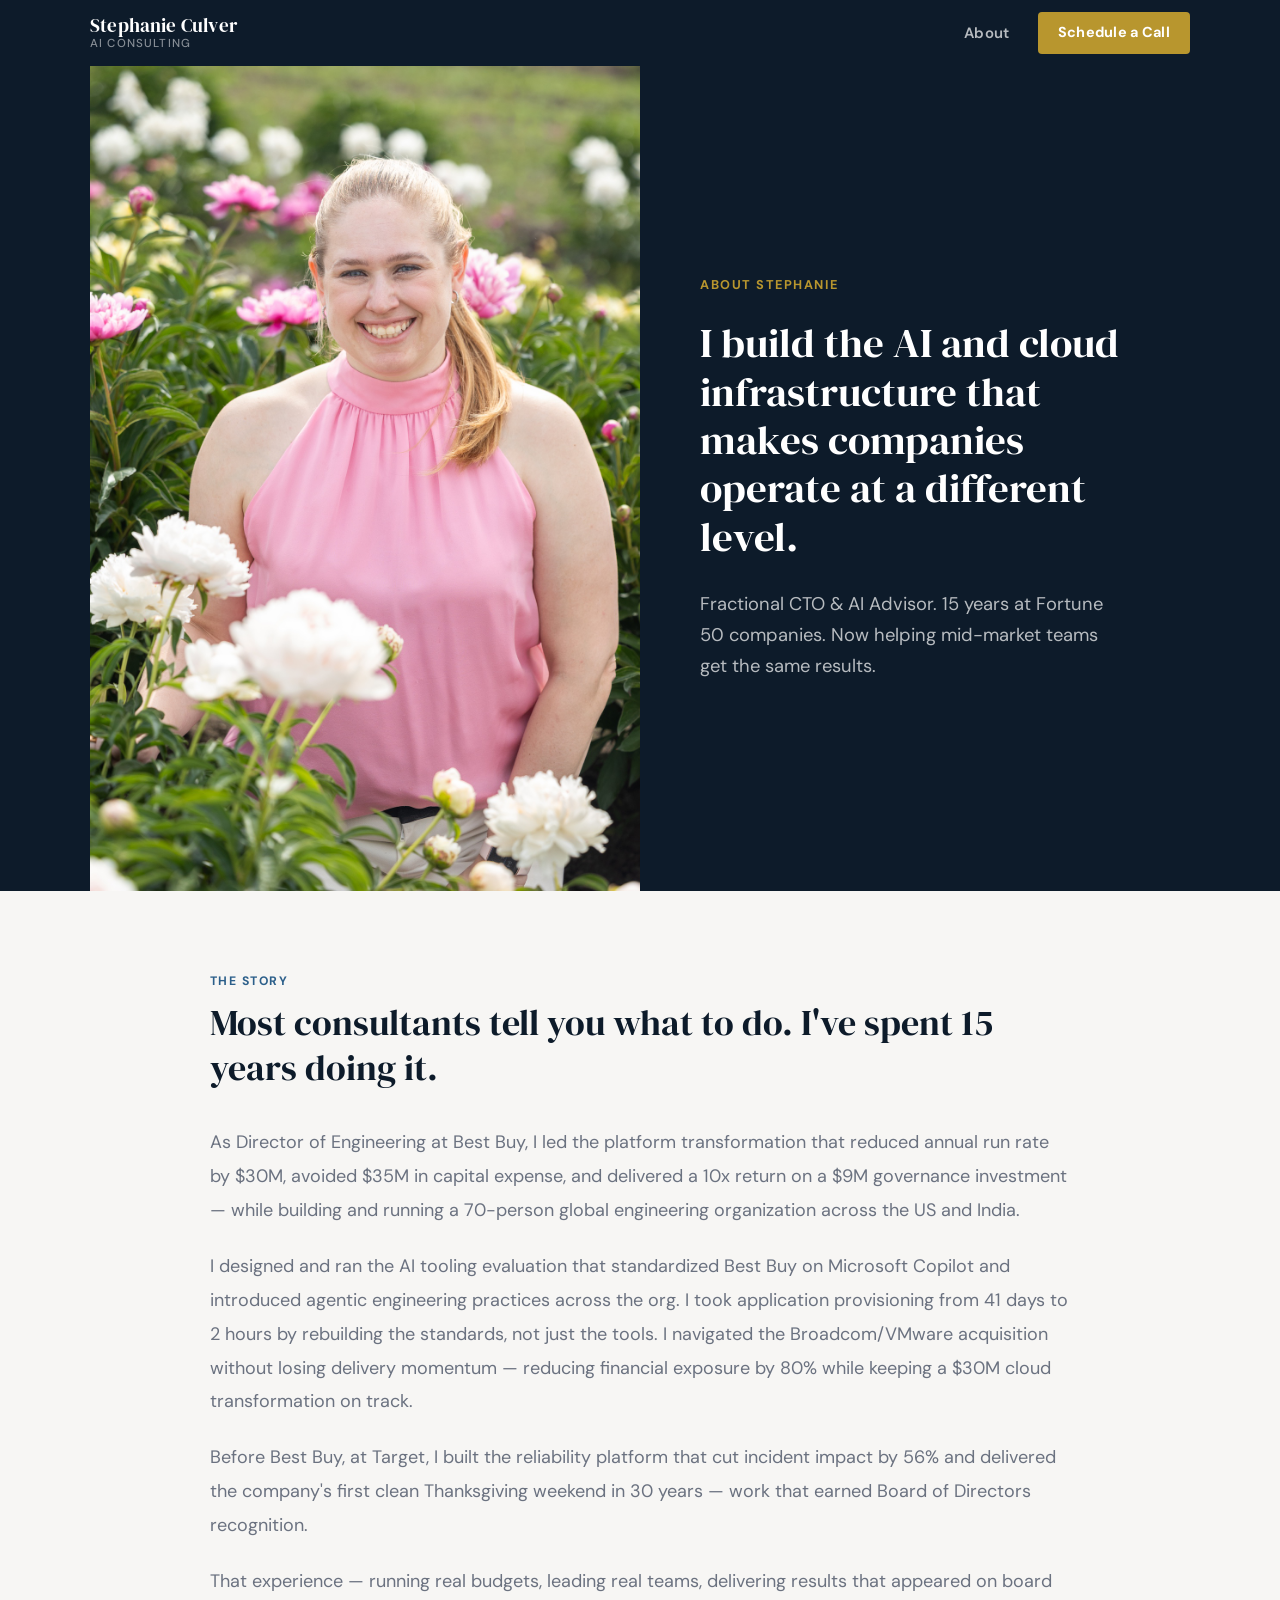
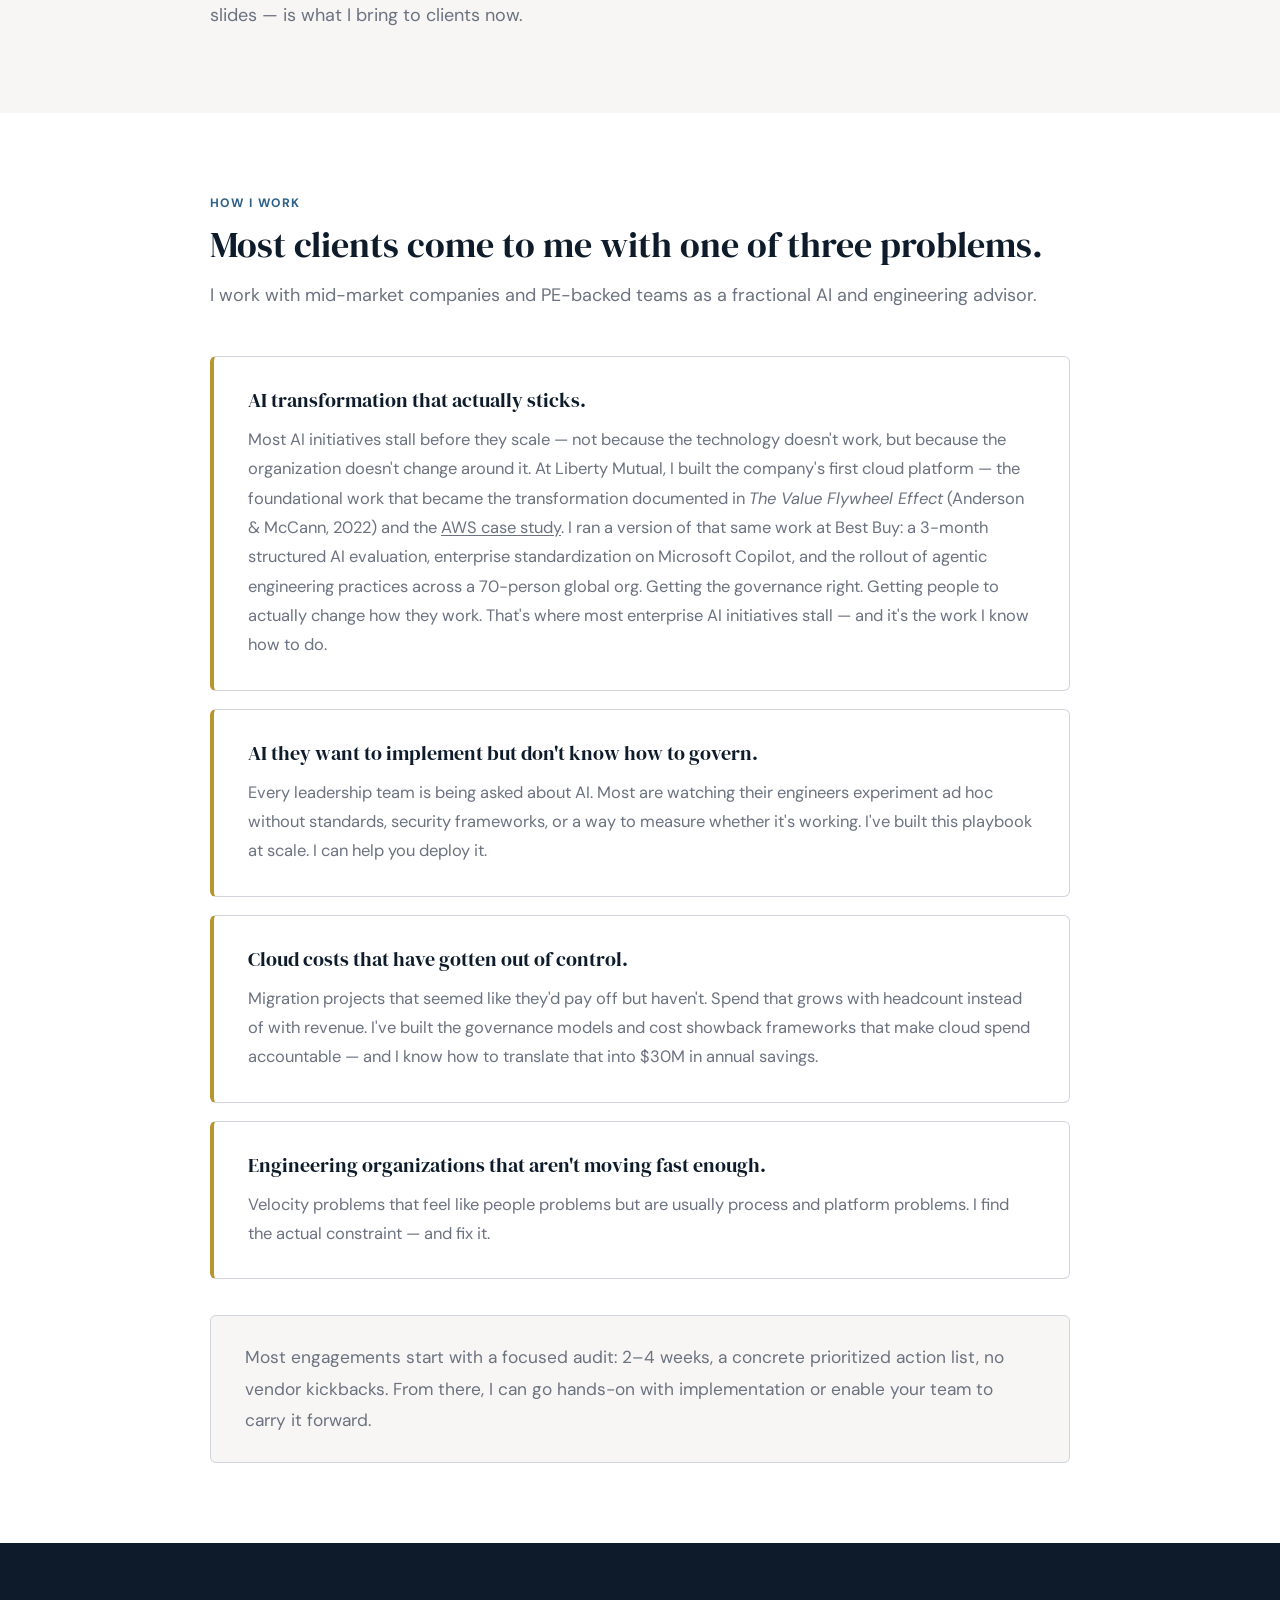
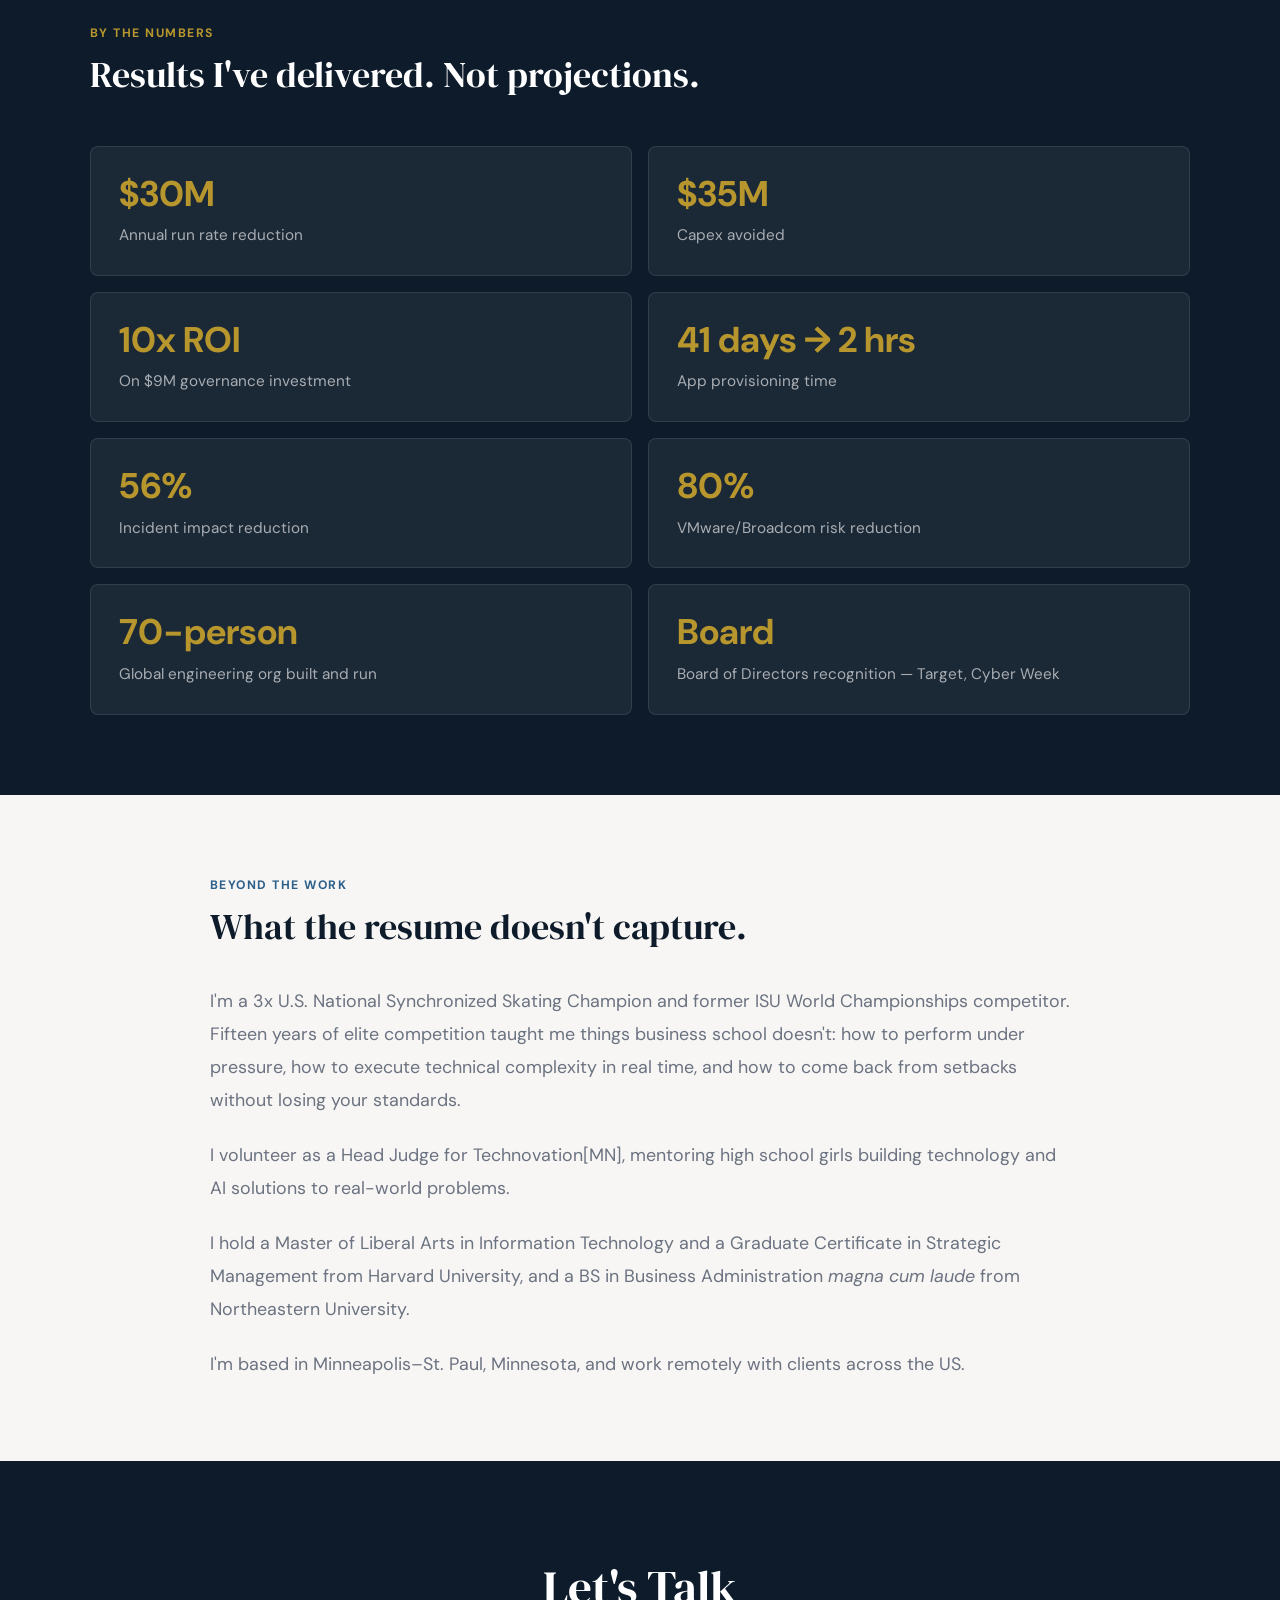
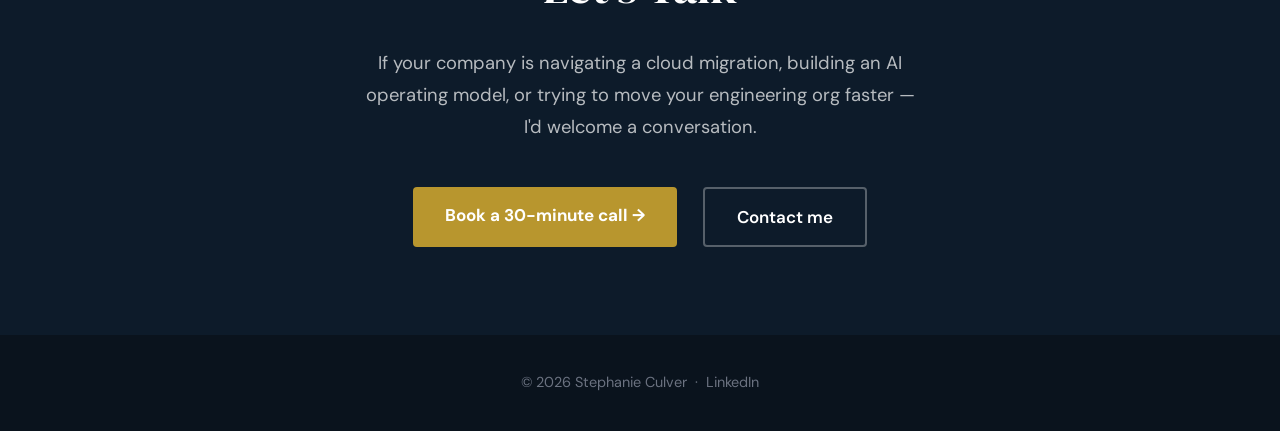
==== about/index.html @ 134c9857 "Landing page edits: hamburger nav, alignment, proof stats, pricing removal - Hamburger nav on all pa" ====
<!DOCTYPE html>
<html lang="en">
<head>
  <meta charset="UTF-8">
  <meta name="viewport" content="width=device-width, initial-scale=1.0">
  <title>About — Stephanie Culver</title>
  <meta name="description" content="Fractional CTO &amp; AI Advisor with 15 years at Fortune 50 companies. $30M run rate reduction. 10x ROI. Now helping mid-market teams get the same results.">
  <link rel="stylesheet" href="../consulting/style.css">
  <style>

    /* ─── ABOUT HERO: split portrait + headline ─── */
    .about-hero {
      background: var(--navy);
      color: #fff;
    }
    .about-hero-inner {
      max-width: var(--max-wide);
      margin: 0 auto;
      display: grid;
      grid-template-columns: 1fr 1fr;
      min-height: 520px;
    }
    .about-hero-photo {
      position: relative;
      overflow: hidden;
      min-height: 480px;
    }
    .about-hero-text {
      padding: 80px 64px 80px 60px;
      display: flex;
      flex-direction: column;
      justify-content: center;
    }
    .about-hero-text .hero-label {
      margin-bottom: 24px;
    }
    .about-hero-text h1 {
      font-family: var(--font);
      font-size: clamp(1.85rem, 3.2vw, 2.65rem);
      font-weight: 400;
      line-height: 1.18;
      margin-bottom: 28px;
      color: #fff;
    }
    .about-hero-text .hero-sub {
      font-size: 1.08rem;
      color: rgba(255,255,255,0.7);
      line-height: 1.7;
      margin-bottom: 0;
    }

    /* ─── THE STORY ─── */
    .story-section {
      padding: 80px 24px;
      background: var(--off-white);
    }
    .story-section .section-inner {
      max-width: var(--max);
      margin: 0 auto;
    }
    .story-section .section-h2 {
      font-family: var(--font);
      font-size: clamp(1.65rem, 3vw, 2.1rem);
      color: var(--navy);
      font-weight: 400;
      margin-bottom: 36px;
      line-height: 1.25;
    }
    .story-section p {
      font-size: 1.06rem;
      color: var(--text-mid);
      line-height: 1.88;
      margin-bottom: 22px;
    }
    .story-section p:last-child { margin-bottom: 0; }

    /* ─── HOW I WORK ─── */
    .how-section {
      padding: 80px 24px;
      background: #fff;
    }
    .how-section .section-inner {
      max-width: var(--max);
      margin: 0 auto;
    }
    .how-section .section-h2 {
      font-family: var(--font);
      font-size: clamp(1.65rem, 3vw, 2.1rem);
      color: var(--navy);
      font-weight: 400;
      line-height: 1.25;
      margin-bottom: 12px;
    }
    .how-intro {
      font-size: 1.06rem;
      color: var(--text-mid);
      line-height: 1.8;
      margin-bottom: 44px;
    }
    .problem-block {
      padding: 30px 34px;
      border: 1px solid var(--line);
      border-left: 4px solid var(--accent);
      border-radius: 6px;
      margin-bottom: 18px;
    }
    .problem-block h3 {
      font-family: var(--font);
      font-size: 1.18rem;
      font-weight: 400;
      color: var(--navy);
      margin-bottom: 12px;
      line-height: 1.3;
    }
    .problem-block p {
      font-size: 0.97rem;
      color: var(--text-mid);
      line-height: 1.78;
    }
    .how-footer {
      margin-top: 36px;
      padding: 26px 34px;
      background: var(--off-white);
      border-radius: 6px;
      border: 1px solid var(--line);
    }
    .how-footer p {
      font-size: 1.02rem;
      color: var(--text-mid);
      line-height: 1.8;
    }

    /* ─── BY THE NUMBERS ─── */
    .numbers-section {
      padding: 80px 24px;
      background: var(--navy);
      color: #fff;
    }
    .numbers-section .section-inner {
      max-width: var(--max-wide);
      margin: 0 auto;
    }
    .numbers-section .section-label { color: var(--accent); }
    .numbers-section .section-h2 {
      font-family: var(--font);
      font-size: clamp(1.65rem, 3vw, 2.1rem);
      font-weight: 400;
      color: #fff;
      margin-bottom: 48px;
      line-height: 1.25;
    }
    .numbers-grid {
      display: grid;
      grid-template-columns: repeat(2, 1fr);
      gap: 16px;
    }
    .number-card {
      background: rgba(255,255,255,0.06);
      border: 1px solid rgba(255,255,255,0.1);
      border-radius: 8px;
      padding: 28px 28px;
      transition: background 0.18s;
    }
    .number-card:hover {
      background: rgba(255,255,255,0.09);
    }
    .number-card .num {
      font-family: var(--font-sans);
      font-size: 2.1rem;
      font-weight: 700;
      color: var(--accent);
      line-height: 1.1;
      margin-bottom: 10px;
    }
    .number-card .lbl {
      font-size: 0.9rem;
      color: rgba(255,255,255,0.62);
      line-height: 1.5;
    }

    /* ─── BEYOND THE WORK ─── */
    .beyond-section {
      padding: 80px 24px;
      background: var(--off-white);
    }
    .beyond-section .section-inner {
      max-width: var(--max);
      margin: 0 auto;
    }
    .beyond-section .section-h2 {
      font-family: var(--font);
      font-size: clamp(1.65rem, 3vw, 2.1rem);
      color: var(--navy);
      font-weight: 400;
      margin-bottom: 36px;
      line-height: 1.25;
    }
    .beyond-section p {
      font-size: 1.05rem;
      color: var(--text-mid);
      line-height: 1.85;
      margin-bottom: 22px;
    }
    .beyond-section p:last-child { margin-bottom: 0; }

    /* ─── CTA ─── */
    .cta-section {
      padding: 88px 24px;
      background: var(--navy);
      color: #fff;
      text-align: center;
    }
    .cta-section h2 {
      font-family: var(--font);
      font-size: clamp(2rem, 4vw, 2.75rem);
      font-weight: 400;
      color: #fff;
      margin-bottom: 20px;
    }
    .cta-section p {
      font-size: 1.08rem;
      color: rgba(255,255,255,0.7);
      max-width: 560px;
      margin: 0 auto 44px;
      line-height: 1.75;
    }
    .cta-actions {
      display: flex;
      gap: 14px;
      justify-content: center;
      flex-wrap: wrap;
    }

    .problem-block a {
      color: inherit;
      text-decoration: underline;
      text-underline-offset: 2px;
    }

    /* ─── RESPONSIVE ─── */
    @media (max-width: 900px) {
      .about-hero-inner {
        grid-template-columns: 1fr;
      }
      .about-hero-photo {
        min-height: 340px;
        max-height: 400px;
      }
      .about-hero-photo-placeholder {
        min-height: 340px;
      }
      .about-hero-text {
        padding: 56px 32px;
      }
    }

    @media (max-width: 640px) {
      .about-hero-text {
        padding: 44px 20px;
      }
      .numbers-grid {
        grid-template-columns: 1fr;
      }
      .problem-block {
        padding: 24px 20px;
      }
      .how-footer {
        padding: 22px 20px;
      }
      .cta-section { padding: 64px 20px; }
    }
  </style>
</head>
<body>

<header class="site-header">
  <nav>
    <a href="/" class="logo">
      <span class="logo-name">Stephanie Culver</span>
      <span class="logo-sub">AI Consulting</span>
    </a>
    <div class="nav-links" id="nav-links">
      <a href="/about" class="nav-link">About</a>
      <a href="https://calendar.app.google/pHjNMnkVQ1afNRvJA" class="nav-cta" target="_blank" rel="noopener">Schedule a Call</a>
    </div>
    <button class="nav-toggle" id="nav-toggle" aria-label="Toggle navigation">
      <span></span><span></span><span></span>
    </button>
  </nav>
</header>

<!-- HERO: portrait + headline split -->
<section class="about-hero">
  <div class="about-hero-inner">
    <div class="about-hero-photo">
      <img src="/assets/images/stephanie-culver-headshot.jpg"
           alt="Stephanie Culver in a peony field"
           width="100%" height="100%"
           style="object-fit:cover;object-position:center top;display:block;">
    </div>
    <div class="about-hero-text">
      <span class="hero-label">About Stephanie</span>
      <h1>I build the AI and cloud infrastructure that makes companies operate at a different level.</h1>
      <p class="hero-sub">Fractional CTO &amp; AI Advisor. 15 years at Fortune 50 companies. Now helping mid-market teams get the same results.</p>
    </div>
  </div>
</section>

<!-- THE STORY -->
<section class="story-section">
  <div class="section-inner">
    <div class="section-label">The Story</div>
    <h2 class="section-h2">Most consultants tell you what to do. I've spent 15 years doing it.</h2>
    <p>As Director of Engineering at Best Buy, I led the platform transformation that reduced annual run rate by $30M, avoided $35M in capital expense, and delivered a 10x return on a $9M governance investment — while building and running a 70-person global engineering organization across the US and India.</p>
    <p>I designed and ran the AI tooling evaluation that standardized Best Buy on Microsoft Copilot and introduced agentic engineering practices across the org. I took application provisioning from 41 days to 2 hours by rebuilding the standards, not just the tools. I navigated the Broadcom/VMware acquisition without losing delivery momentum — reducing financial exposure by 80% while keeping a $30M cloud transformation on track.</p>
    <p>Before Best Buy, at Target, I built the reliability platform that cut incident impact by 56% and delivered the company's first clean Thanksgiving weekend in 30 years — work that earned Board of Directors recognition.</p>
    <p>That experience — running real budgets, leading real teams, delivering results that appeared on board slides — is what I bring to clients now.</p>
  </div>
</section>

<!-- HOW I WORK -->
<section class="how-section">
  <div class="section-inner">
    <div class="section-label">How I Work</div>
    <h2 class="section-h2">Most clients come to me with one of three problems.</h2>
    <p class="how-intro">I work with mid-market companies and PE-backed teams as a fractional AI and engineering advisor.</p>

    <div class="problem-block">
      <h3>AI transformation that actually sticks.</h3>
      <p>Most AI initiatives stall before they scale — not because the technology doesn't work, but because the organization doesn't change around it. At Liberty Mutual, I built the company's first cloud platform — the foundational work that became the transformation documented in <em>The Value Flywheel Effect</em> (Anderson &amp; McCann, 2022) and the <a href="https://aws.amazon.com/solutions/case-studies/liberty-mutual-case-study/" target="_blank" rel="noopener">AWS case study</a>. I ran a version of that same work at Best Buy: a 3-month structured AI evaluation, enterprise standardization on Microsoft Copilot, and the rollout of agentic engineering practices across a 70-person global org. Getting the governance right. Getting people to actually change how they work. That's where most enterprise AI initiatives stall — and it's the work I know how to do.</p>
    </div>

    <div class="problem-block">
      <h3>AI they want to implement but don't know how to govern.</h3>
      <p>Every leadership team is being asked about AI. Most are watching their engineers experiment ad hoc without standards, security frameworks, or a way to measure whether it's working. I've built this playbook at scale. I can help you deploy it.</p>
    </div>

    <div class="problem-block">
      <h3>Cloud costs that have gotten out of control.</h3>
      <p>Migration projects that seemed like they'd pay off but haven't. Spend that grows with headcount instead of with revenue. I've built the governance models and cost showback frameworks that make cloud spend accountable — and I know how to translate that into $30M in annual savings.</p>
    </div>

    <div class="problem-block">
      <h3>Engineering organizations that aren't moving fast enough.</h3>
      <p>Velocity problems that feel like people problems but are usually process and platform problems. I find the actual constraint — and fix it.</p>
    </div>

    <div class="how-footer">
      <p>Most engagements start with a focused audit: 2–4 weeks, a concrete prioritized action list, no vendor kickbacks. From there, I can go hands-on with implementation or enable your team to carry it forward.</p>
    </div>
  </div>
</section>

<!-- BY THE NUMBERS -->
<section class="numbers-section">
  <div class="section-inner">
    <div class="section-label">By the Numbers</div>
    <h2 class="section-h2">Results I've delivered. Not projections.</h2>
    <div class="numbers-grid">
      <div class="number-card">
        <div class="num">$30M</div>
        <div class="lbl">Annual run rate reduction</div>
      </div>
      <div class="number-card">
        <div class="num">$35M</div>
        <div class="lbl">Capex avoided</div>
      </div>
      <div class="number-card">
        <div class="num">10x ROI</div>
        <div class="lbl">On $9M governance investment</div>
      </div>
      <div class="number-card">
        <div class="num">41 days → 2 hrs</div>
        <div class="lbl">App provisioning time</div>
      </div>
      <div class="number-card">
        <div class="num">56%</div>
        <div class="lbl">Incident impact reduction</div>
      </div>
      <div class="number-card">
        <div class="num">80%</div>
        <div class="lbl">VMware/Broadcom risk reduction</div>
      </div>
      <div class="number-card">
        <div class="num">70-person</div>
        <div class="lbl">Global engineering org built and run</div>
      </div>
      <div class="number-card">
        <div class="num">Board</div>
        <div class="lbl">Board of Directors recognition — Target, Cyber Week</div>
      </div>
    </div>
  </div>
</section>

<!-- BEYOND THE WORK -->
<section class="beyond-section">
  <div class="section-inner">
    <div class="section-label">Beyond the Work</div>
    <h2 class="section-h2">What the resume doesn't capture.</h2>
    <p>I'm a 3x U.S. National Synchronized Skating Champion and former ISU World Championships competitor. Fifteen years of elite competition taught me things business school doesn't: how to perform under pressure, how to execute technical complexity in real time, and how to come back from setbacks without losing your standards.</p>
    <p>I volunteer as a Head Judge for Technovation[MN], mentoring high school girls building technology and AI solutions to real-world problems.</p>
    <p>I hold a Master of Liberal Arts in Information Technology and a Graduate Certificate in Strategic Management from Harvard University, and a BS in Business Administration <em>magna cum laude</em> from Northeastern University.</p>
    <p>I'm based in Minneapolis–St. Paul, Minnesota, and work remotely with clients across the US.</p>
  </div>
</section>

<!-- CTA: LET'S TALK -->
<section class="cta-section">
  <h2>Let's Talk</h2>
  <p>If your company is navigating a cloud migration, building an AI operating model, or trying to move your engineering org faster — I'd welcome a conversation.</p>
  <div class="cta-actions">
    <!-- Primary CTA: replace with Calendly URL when Stephanie provides it -->
    <a href="https://calendar.app.google/pHjNMnkVQ1afNRvJA" class="btn-primary" target="_blank" rel="noopener">Book a 30-minute call →</a>
    <a href="mailto:stephaniepculver@gmail.com" class="btn-secondary">Contact me</a>
  </div>
</section>

<footer>
  <p>© 2026 Stephanie Culver &nbsp;·&nbsp; <a href="https://www.linkedin.com/in/stephaniepculver/" target="_blank" rel="noopener">LinkedIn</a></p>
</footer>

<script>
const toggle = document.getElementById('nav-toggle');
const links = document.getElementById('nav-links');
toggle.addEventListener('click', () => links.classList.toggle('open'));
</script>
</body>
</html>
---- consulting/style.css ----
/* stephaniepculver.com — shared styles */
/* Brand: Midnight Navy / Slate Blue / Warm Gold · DM Serif Display / DM Sans */

@import url('https://fonts.googleapis.com/css2?family=DM+Serif+Display&family=DM+Sans:wght@400;500;700&display=swap');

*, *::before, *::after { box-sizing: border-box; margin: 0; padding: 0; }

:root {
  --navy: #0D1B2A;
  --navy-mid: #162330;
  --blue: #2C5F8A;
  --blue-light: #3a78ab;
  --accent: #B8962E;
  --accent-hover: #9a7d26;
  --off-white: #F7F6F4;
  --gray-light: #E9EAEB;
  --gray-mid: #6B7280;
  --text: #1C1C1E;
  --text-mid: #6B7280;
  --line: #D1D5DB;
  --font: 'DM Serif Display', Georgia, 'Times New Roman', serif;
  --font-sans: 'DM Sans', -apple-system, BlinkMacSystemFont, 'Segoe UI', sans-serif;
  --max: 860px;
  --max-wide: 1100px;
}

html { font-size: 17px; scroll-behavior: smooth; }

body {
  font-family: var(--font-sans);
  color: var(--text);
  background: #fff;
  line-height: 1.65;
  -webkit-font-smoothing: antialiased;
}

/* ─── HEADER / NAV ─── */
.site-header {
  background: var(--navy);
  padding: 0 24px;
  position: relative;
}
.site-header nav {
  max-width: var(--max-wide);
  margin: 0 auto;
  display: flex;
  align-items: center;
  justify-content: space-between;
  height: 66px;
}
.nav-links { display: flex; align-items: center; gap: 28px; }
.nav-link { color: rgba(255,255,255,0.7); text-decoration: none; font-size: 0.88rem; font-weight: 600; letter-spacing: 0.02em; transition: color 0.18s; }
.nav-link:hover { color: #fff; }
.nav-toggle { display: none; background: none; border: none; cursor: pointer; padding: 4px 0; flex-direction: column; gap: 5px; }
.nav-toggle span { display: block; width: 22px; height: 2px; background: rgba(255,255,255,0.8); border-radius: 2px; transition: all 0.2s; }
@media (max-width: 768px) {
  .nav-toggle { display: flex; }
  .nav-links { display: none; position: absolute; top: 66px; left: 0; right: 0; background: var(--navy); flex-direction: column; padding: 20px 24px; gap: 16px; border-top: 1px solid rgba(255,255,255,0.08); z-index: 100; }
  .nav-links.open { display: flex; }
}
.logo {
  display: flex;
  flex-direction: column;
  line-height: 1.2;
  text-decoration: none;
}
.logo-name {
  font-family: var(--font);
  font-weight: 400;
  font-size: 1.1rem;
  color: #fff;
  letter-spacing: 0.01em;
}
.logo-sub {
  font-family: var(--font-sans);
  font-weight: 500;
  font-size: 0.68rem;
  color: rgba(255,255,255,0.5);
  letter-spacing: 0.1em;
  text-transform: uppercase;
}
.nav-cta {
  display: inline-block;
  background: var(--accent);
  color: #fff;
  padding: 9px 20px;
  border-radius: 4px;
  font-weight: 700;
  font-size: 0.85rem;
  text-decoration: none;
  letter-spacing: 0.02em;
  transition: background 0.18s;
}
.nav-cta:hover { background: var(--accent-hover); }

/* ─── HERO ─── */
.hero {
  background: var(--navy);
  color: #fff;
  padding: 80px 24px 72px;
}
.hero-inner {
  max-width: var(--max);
  margin: 0 auto;
}
.hero-label {
  display: inline-block;
  font-size: 0.75rem;
  font-weight: 700;
  letter-spacing: 0.12em;
  text-transform: uppercase;
  color: var(--accent);
  margin-bottom: 20px;
}
.hero h1 {
  font-family: var(--font);
  font-size: clamp(2rem, 4.5vw, 3.1rem);
  font-weight: 400;
  line-height: 1.15;
  max-width: 700px;
  margin-bottom: 22px;
}
.hero-sub {
  font-size: 1.12rem;
  color: rgba(255,255,255,0.72);
  max-width: 580px;
  margin-bottom: 36px;
  line-height: 1.65;
}
.btn-primary {
  display: inline-block;
  background: var(--accent);
  color: #fff;
  padding: 14px 32px;
  border-radius: 4px;
  font-size: 1rem;
  font-weight: 700;
  text-decoration: none;
  transition: background 0.18s;
}
.btn-primary:hover { background: var(--accent-hover); }
.btn-secondary {
  display: inline-block;
  background: transparent;
  color: #fff;
  padding: 14px 32px;
  border-radius: 4px;
  font-size: 1rem;
  font-weight: 600;
  text-decoration: none;
  border: 2px solid rgba(255,255,255,0.3);
  margin-left: 12px;
  transition: border-color 0.18s;
}
.btn-secondary:hover { border-color: rgba(255,255,255,0.65); }
.hero-actions { display: flex; flex-wrap: wrap; gap: 12px; }

/* ─── PROOF BAR ─── */
.proof-bar {
  background: var(--navy-mid);
  padding: 24px 24px;
  border-top: 1px solid rgba(255,255,255,0.07);
}
.proof-bar-inner {
  max-width: var(--max-wide);
  margin: 0 auto;
  display: flex;
  flex-wrap: wrap;
  gap: 32px 48px;
  justify-content: center;
}
.proof-stat {
  text-align: center;
  color: #fff;
}
.proof-stat .num {
  display: block;
  font-family: var(--font-sans);
  font-size: 1.6rem;
  font-weight: 700;
  color: var(--accent);
  line-height: 1;
}
.proof-stat .lbl {
  display: block;
  font-size: 0.75rem;
  color: rgba(255,255,255,0.5);
  margin-top: 5px;
  letter-spacing: 0.03em;
}

/* ─── SECTION ─── */
.section {
  padding: 72px 24px;
}
.section-inner {
  max-width: var(--max);
  margin: 0 auto;
}
.section-wide {
  max-width: var(--max-wide);
}
.section-label {
  font-size: 0.72rem;
  font-weight: 700;
  letter-spacing: 0.12em;
  text-transform: uppercase;
  color: var(--blue);
  margin-bottom: 10px;
}
.section h2 {
  font-family: var(--font);
  font-size: clamp(1.7rem, 3vw, 2.25rem);
  font-weight: 400;
  line-height: 1.2;
  margin-bottom: 16px;
  color: var(--navy);
}
.section-intro {
  font-size: 1.06rem;
  color: var(--text-mid);
  max-width: 620px;
  margin-bottom: 48px;
  line-height: 1.7;
}
.bg-light { background: var(--off-white); }
.bg-navy { background: var(--navy); color: #fff; }
.bg-navy h2 { color: #fff; }
.bg-navy .section-label { color: var(--accent); }
.bg-navy .section-intro { color: rgba(255,255,255,0.7); }

/* ─── SPRINT CARDS ─── */
.card-grid {
  display: grid;
  grid-template-columns: repeat(auto-fill, minmax(270px, 1fr));
  gap: 24px;
}
.card {
  background: #fff;
  border: 1px solid var(--line);
  border-radius: 8px;
  padding: 28px 28px 24px;
  display: flex;
  flex-direction: column;
}
.card-tag {
  font-size: 0.7rem;
  font-weight: 700;
  letter-spacing: 0.1em;
  text-transform: uppercase;
  color: var(--blue);
  margin-bottom: 12px;
}
.card h3 {
  font-family: var(--font);
  font-size: 1.2rem;
  font-weight: 400;
  color: var(--navy);
  margin-bottom: 10px;
  line-height: 1.3;
}
.card p {
  font-size: 0.93rem;
  color: var(--text-mid);
  line-height: 1.65;
  flex: 1;
  margin-bottom: 20px;
}
.card-proof {
  font-size: 0.82rem;
  color: var(--text-mid);
  border-top: 1px solid var(--line);
  padding-top: 14px;
  margin-top: auto;
  margin-bottom: 18px;
}
.card-proof strong { color: var(--navy); }
.card-link {
  display: inline-block;
  color: var(--blue);
  font-weight: 700;
  font-size: 0.88rem;
  text-decoration: none;
  margin-top: auto;
}
.card-link:hover { text-decoration: underline; }

/* ─── PROBLEM / DELIVERABLE BLOCKS ─── */
.two-col {
  display: grid;
  grid-template-columns: 1fr 1fr;
  gap: 40px;
  margin-bottom: 48px;
}
.two-col h3 {
  font-size: 0.97rem;
  font-weight: 700;
  color: var(--navy);
  margin-bottom: 14px;
  letter-spacing: 0.01em;
}
.two-col ul {
  list-style: none;
  padding: 0;
}
.two-col ul li {
  padding: 8px 0;
  border-bottom: 1px solid var(--line);
  font-size: 0.95rem;
  color: var(--text-mid);
  padding-left: 20px;
  position: relative;
}
.two-col ul li::before {
  content: '→';
  position: absolute;
  left: 0;
  color: var(--accent);
  font-weight: 700;
}
.two-col ul li:last-child { border-bottom: none; }

/* ─── DELIVERABLE BOX ─── */
.deliverable-box {
  background: var(--gray-light);
  border-left: 4px solid var(--blue);
  border-radius: 4px;
  padding: 28px 32px;
  margin-bottom: 48px;
}
.deliverable-box h3 {
  font-size: 0.82rem;
  font-weight: 700;
  letter-spacing: 0.1em;
  text-transform: uppercase;
  color: var(--blue);
  margin-bottom: 16px;
}
.deliverable-box ul {
  list-style: none;
  padding: 0;
}
.deliverable-box ul li {
  padding: 7px 0;
  font-size: 0.97rem;
  color: var(--text);
  display: flex;
  gap: 10px;
}
.deliverable-box ul li::before {
  content: '✓';
  color: var(--blue);
  font-weight: 700;
  flex-shrink: 0;
}

/* ─── PROOF CALLOUT ─── */
.proof-callout {
  background: var(--navy);
  color: #fff;
  border-radius: 8px;
  padding: 36px 40px;
  margin-bottom: 48px;
  display: flex;
  gap: 32px;
  align-items: flex-start;
  flex-wrap: wrap;
}
.proof-callout .proof-number {
  font-family: var(--font-sans);
  font-size: 3rem;
  font-weight: 700;
  color: var(--accent);
  line-height: 1;
  flex-shrink: 0;
}
.proof-callout .proof-text h3 {
  font-size: 1.1rem;
  font-weight: 700;
  margin-bottom: 8px;
}
.proof-callout .proof-text p {
  font-size: 0.95rem;
  color: rgba(255,255,255,0.68);
  line-height: 1.6;
}

/* ─── BIO / PERSON ─── */
.bio-block {
  display: flex;
  gap: 40px;
  align-items: flex-start;
  flex-wrap: wrap;
}
.bio-text h3 {
  font-family: var(--font);
  font-size: 1.5rem;
  font-weight: 400;
  color: var(--navy);
  margin-bottom: 6px;
}
.bio-text .title-line {
  font-size: 0.9rem;
  color: var(--text-mid);
  margin-bottom: 18px;
}
.bio-text p {
  font-size: 0.97rem;
  color: var(--text-mid);
  line-height: 1.75;
  margin-bottom: 14px;
}
.bio-link {
  display: inline-block;
  color: var(--blue);
  font-weight: 700;
  font-size: 0.9rem;
  text-decoration: none;
  margin-top: 8px;
}
.bio-link:hover { text-decoration: underline; }

/* ─── CREDENTIAL PILLS ─── */
.cred-list {
  display: flex;
  flex-wrap: wrap;
  gap: 10px;
  margin-top: 16px;
  margin-bottom: 20px;
}
.cred-pill {
  background: var(--gray-light);
  border: 1px solid var(--line);
  color: var(--text-mid);
  font-size: 0.8rem;
  font-weight: 600;
  padding: 6px 14px;
  border-radius: 100px;
  letter-spacing: 0.01em;
}

/* ─── SCOPE GRID ─── */
.scope-grid {
  display: grid;
  grid-template-columns: repeat(auto-fill, minmax(220px, 1fr));
  gap: 20px;
  margin-top: 32px;
}
.scope-item {
  padding: 20px 22px;
  background: #fff;
  border: 1px solid var(--line);
  border-radius: 6px;
}
.scope-item .scope-num {
  font-family: var(--font-sans);
  font-size: 1.8rem;
  font-weight: 700;
  color: var(--gray-light);
  line-height: 1;
  margin-bottom: 8px;
}
.scope-item h4 {
  font-size: 0.93rem;
  font-weight: 700;
  color: var(--navy);
  margin-bottom: 6px;
}
.scope-item p {
  font-size: 0.84rem;
  color: var(--text-mid);
  line-height: 1.55;
}

/* ─── CTA BAND ─── */
.cta-band {
  background: var(--navy);
  padding: 72px 24px;
  text-align: center;
  color: #fff;
}
.cta-band-inner {
  max-width: var(--max);
  margin: 0 auto;
}
.cta-band h2 {
  font-family: var(--font);
  font-size: clamp(1.6rem, 3vw, 2.1rem);
  font-weight: 400;
  margin-bottom: 16px;
  color: #fff;
}
.cta-band p {
  font-size: 1.05rem;
  color: rgba(255,255,255,0.68);
  max-width: 520px;
  margin: 0 auto 36px;
  line-height: 1.65;
}
.cta-band .btn-primary { font-size: 1.05rem; padding: 15px 36px; }

/* ─── OFFER BOX ─── */
.offer-box {
  background: var(--off-white);
  border: 1px solid var(--line);
  border-radius: 8px;
  padding: 32px 36px;
  margin-bottom: 48px;
  display: flex;
  gap: 48px;
  align-items: flex-start;
  flex-wrap: wrap;
}
.offer-meta h3 {
  font-size: 0.78rem;
  font-weight: 700;
  letter-spacing: 0.1em;
  text-transform: uppercase;
  color: var(--gray-mid);
  margin-bottom: 8px;
}
.offer-meta .price {
  font-family: var(--font-sans);
  font-size: 1.7rem;
  font-weight: 700;
  color: var(--navy);
  line-height: 1;
  margin-bottom: 4px;
}
.offer-meta .duration {
  font-size: 0.88rem;
  color: var(--text-mid);
}
.offer-detail { flex: 1; min-width: 200px; }
.offer-detail p {
  font-size: 0.95rem;
  color: var(--text-mid);
  line-height: 1.65;
}

/* ─── FOOTER ─── */
footer {
  background: #0a131d;
  color: var(--gray-mid);
  padding: 36px 24px;
  text-align: center;
  font-size: 0.85rem;
}
footer a { color: var(--gray-mid); text-decoration: none; }
footer a:hover { color: #fff; }

/* ─── RESPONSIVE ─── */
@media (max-width: 640px) {
  .hero { padding: 56px 20px 48px; }
  .hero h1 { font-size: 1.9rem; }
  .two-col { grid-template-columns: 1fr; gap: 28px; }
  .offer-box { flex-direction: column; gap: 20px; }
  .proof-callout { flex-direction: column; gap: 16px; }
  .bio-block { flex-direction: column; }
  .btn-secondary { margin-left: 0; }
  .section { padding: 52px 20px; }
  .cta-band { padding: 56px 20px; }
  .proof-bar-inner { gap: 24px 32px; }
  .proof-stat .num { font-size: 1.35rem; }
}
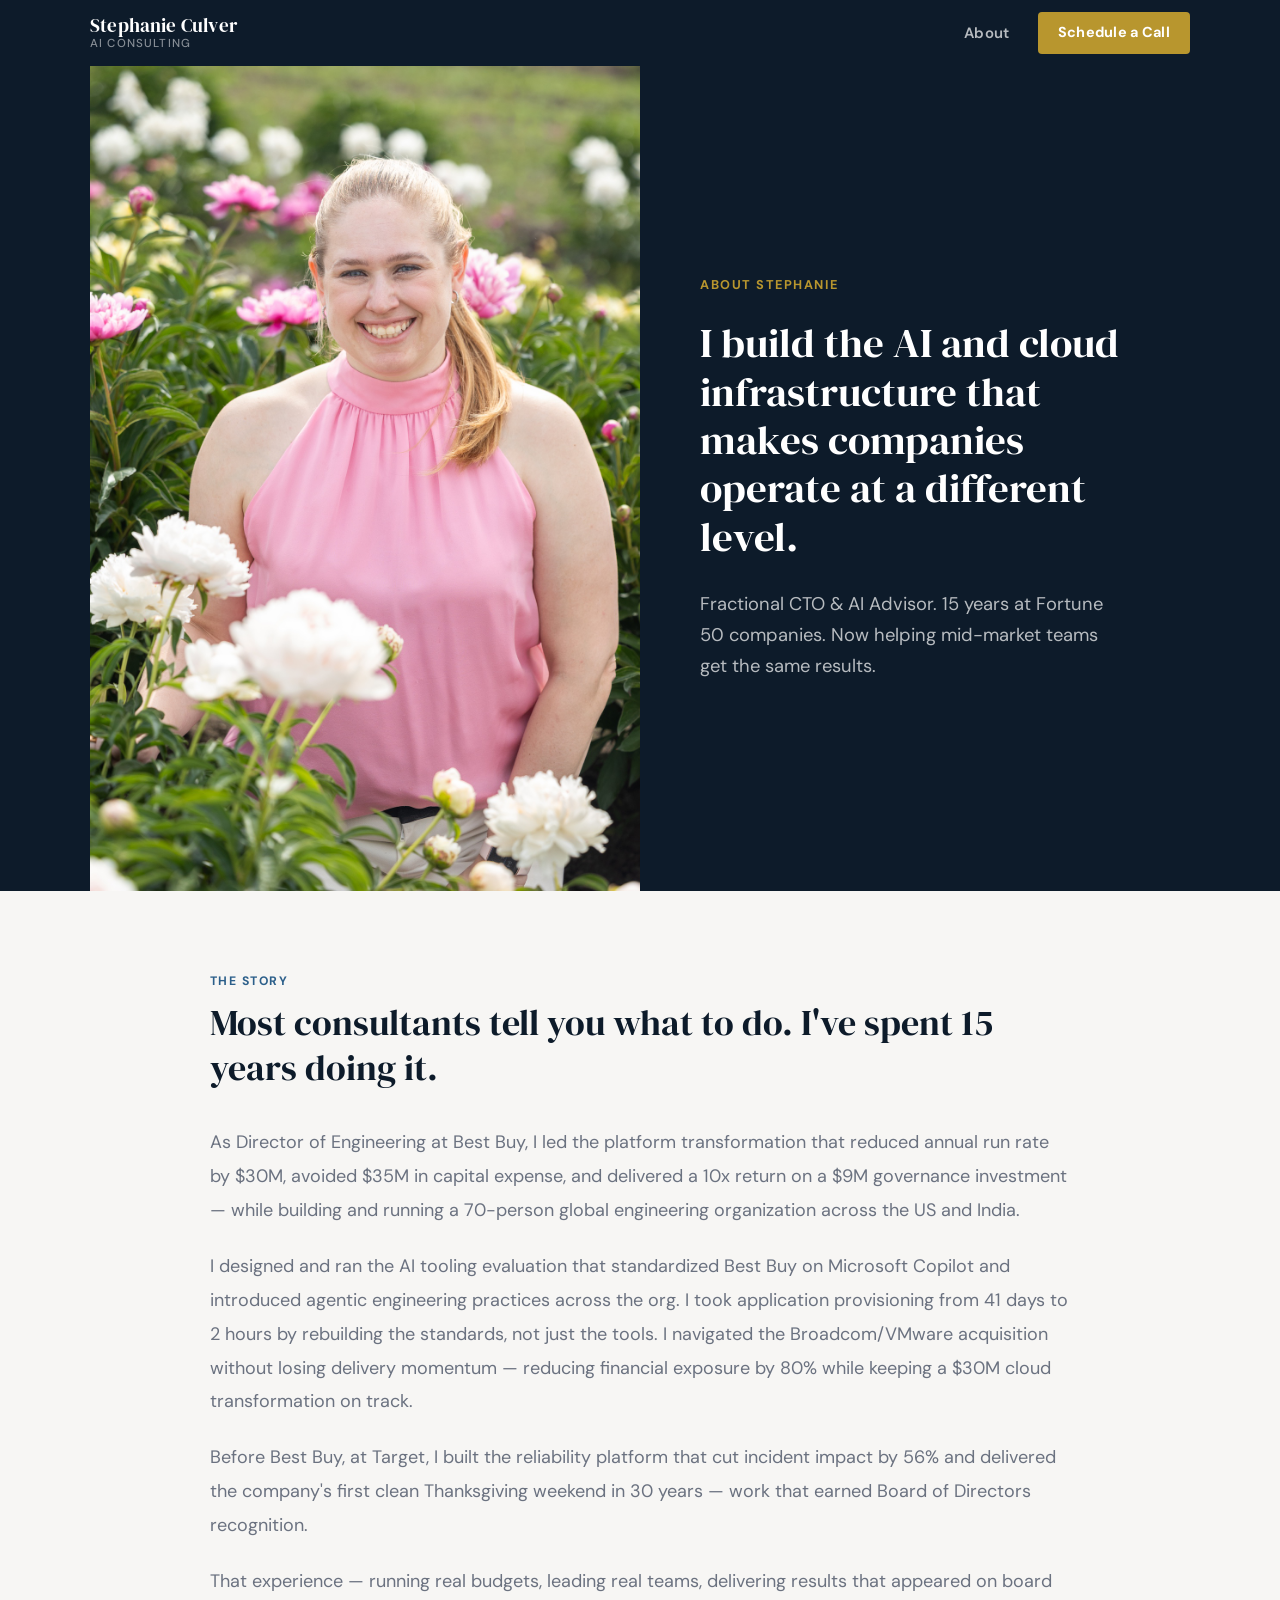
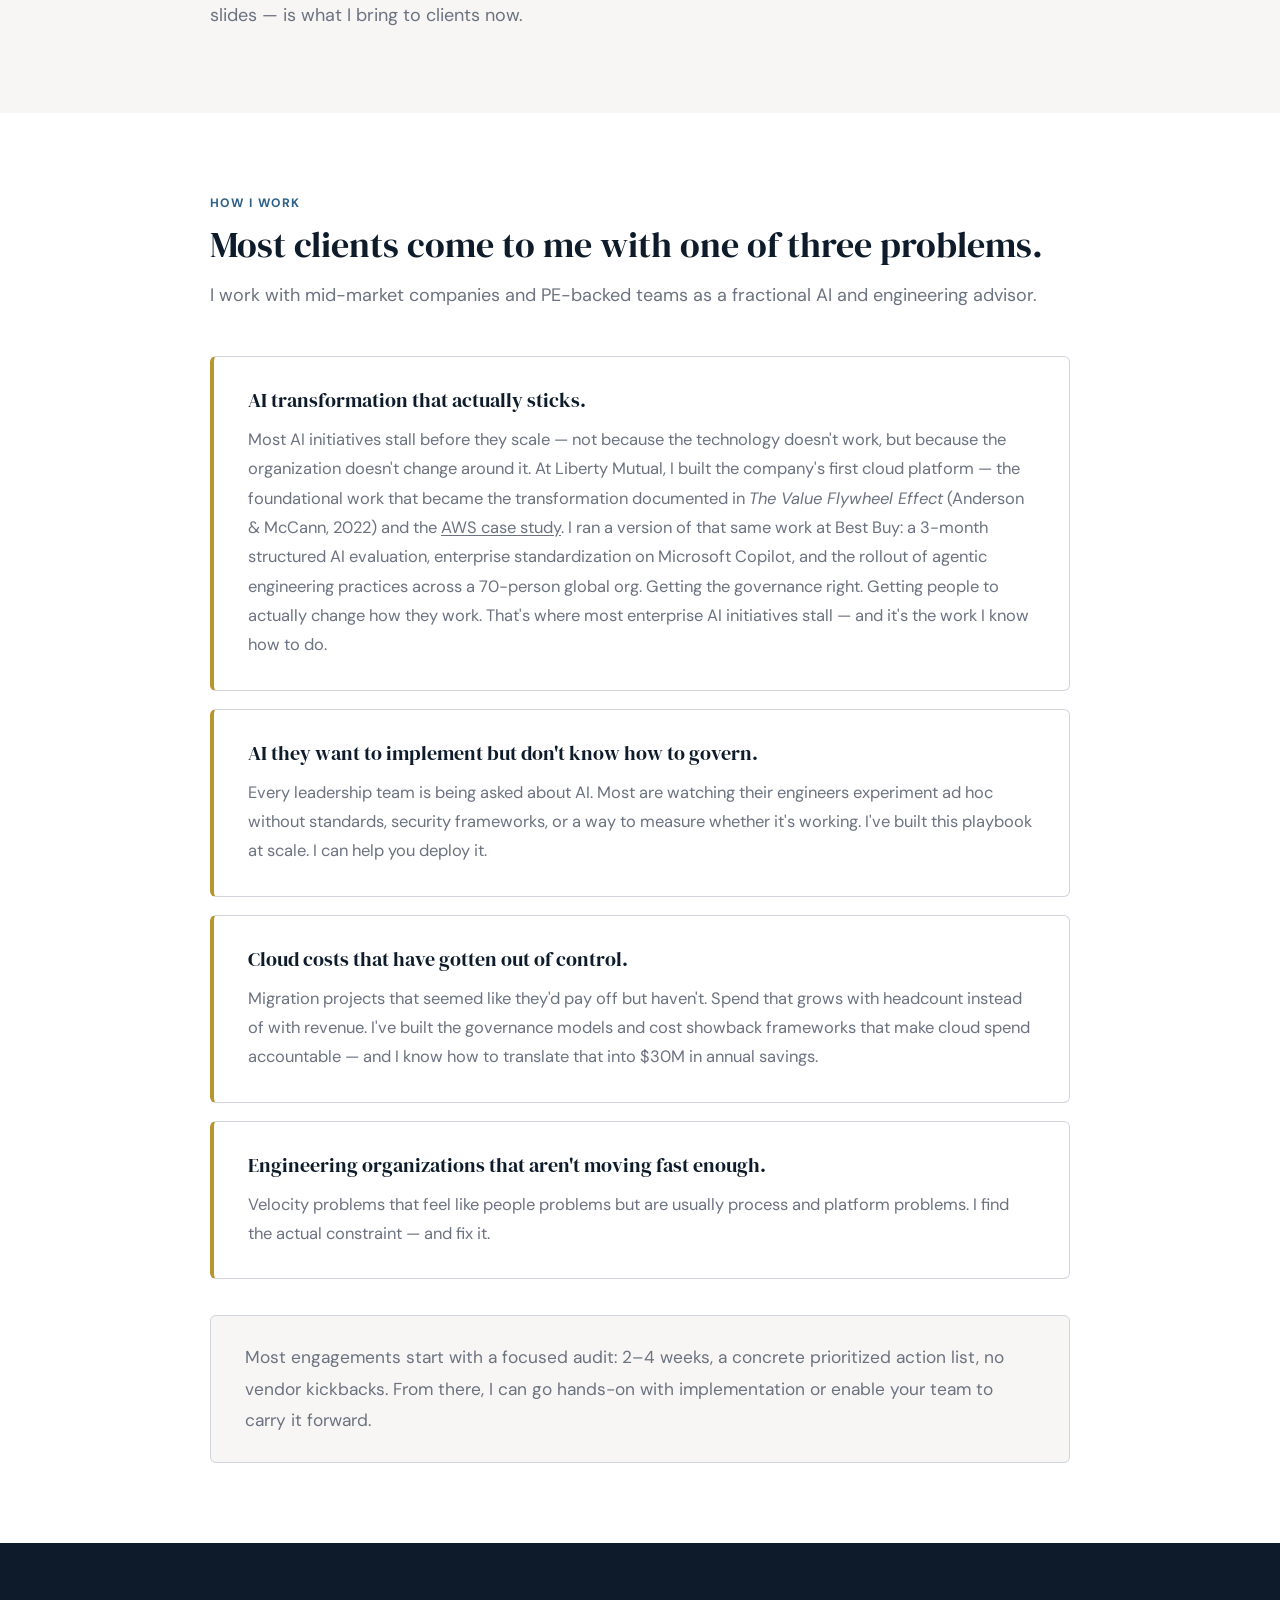
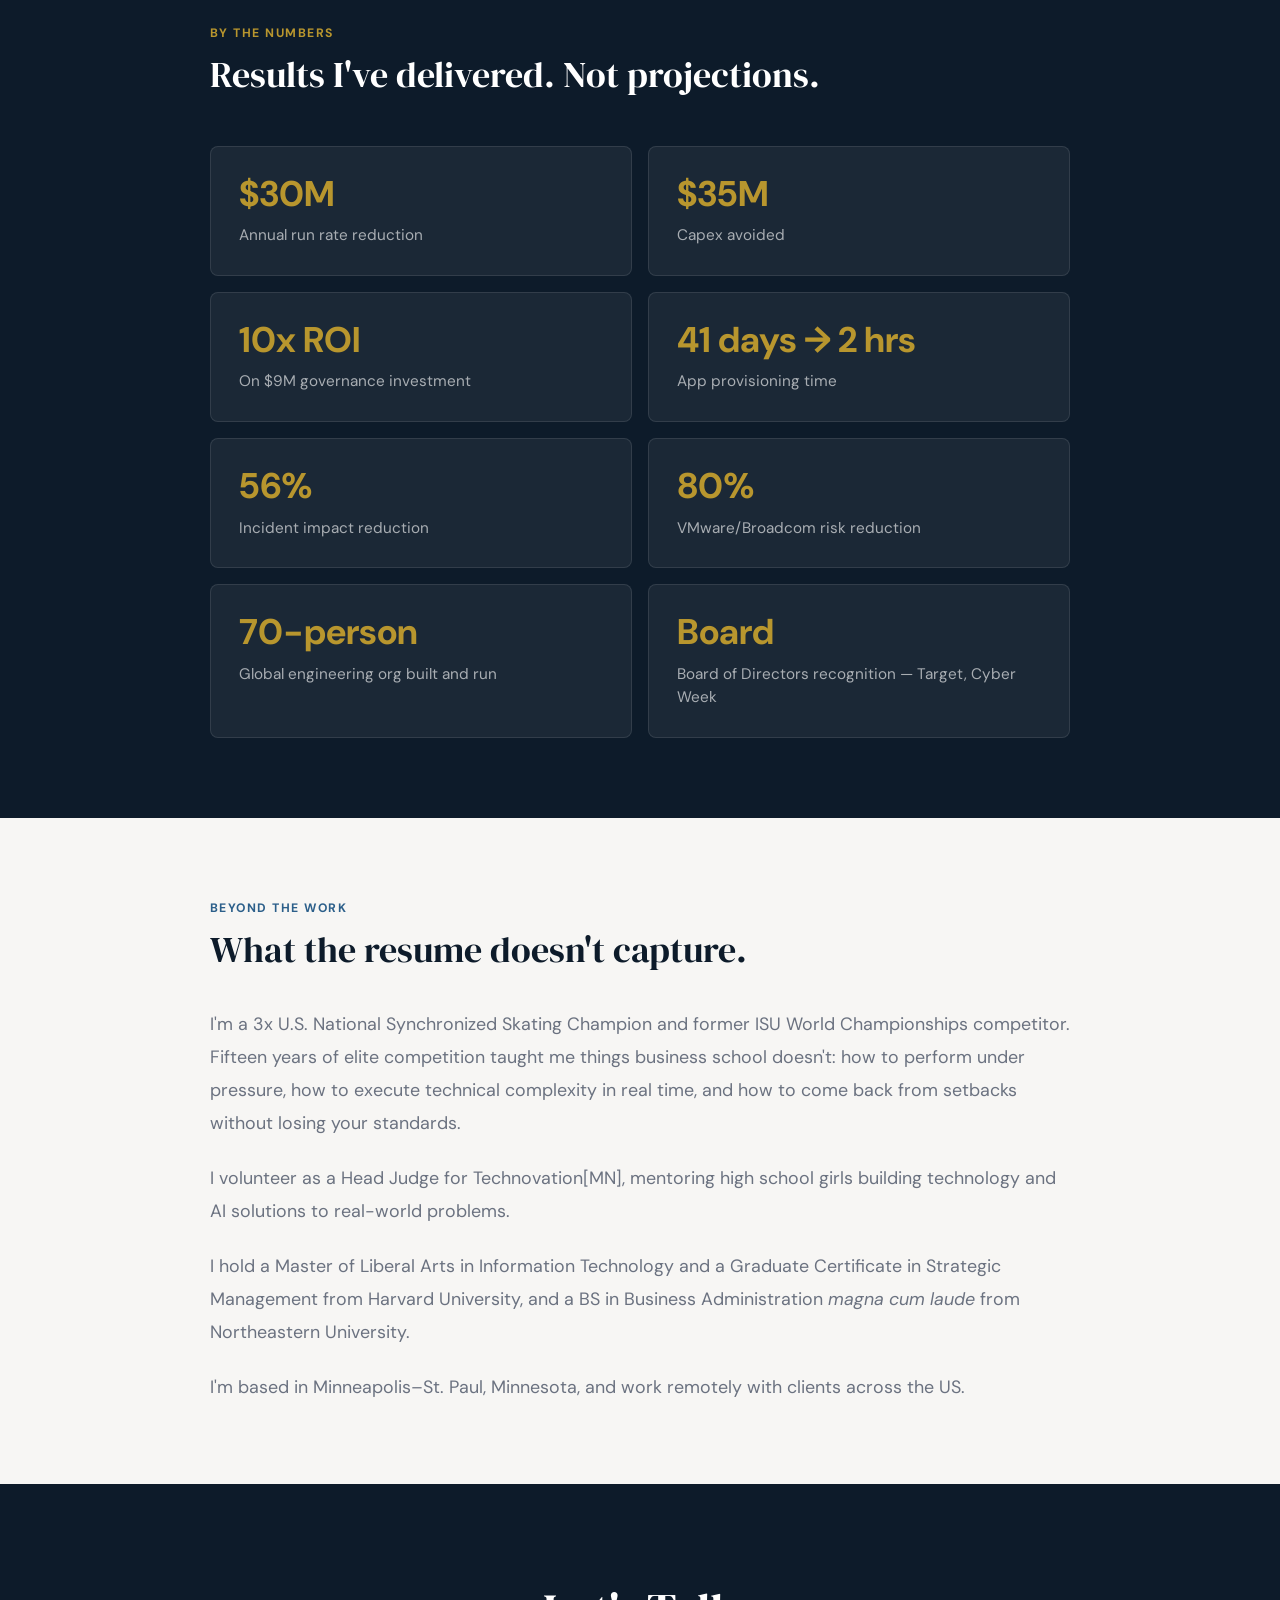
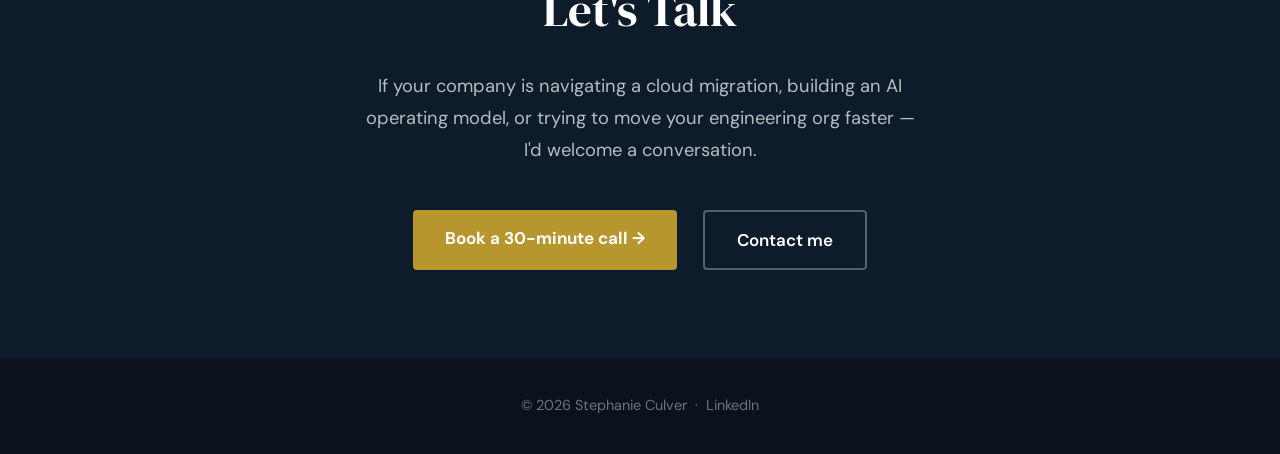
==== commit 36f37d53: "Fix section alignment: normalize numbers grid to --max width All text sections now use max-width: va" ====
--- a/about/index.html
+++ b/about/index.html
@@ -137,7 +137,7 @@
       color: #fff;
     }
     .numbers-section .section-inner {
-      max-width: var(--max-wide);
+      max-width: var(--max);
       margin: 0 auto;
     }
     .numbers-section .section-label { color: var(--accent); }
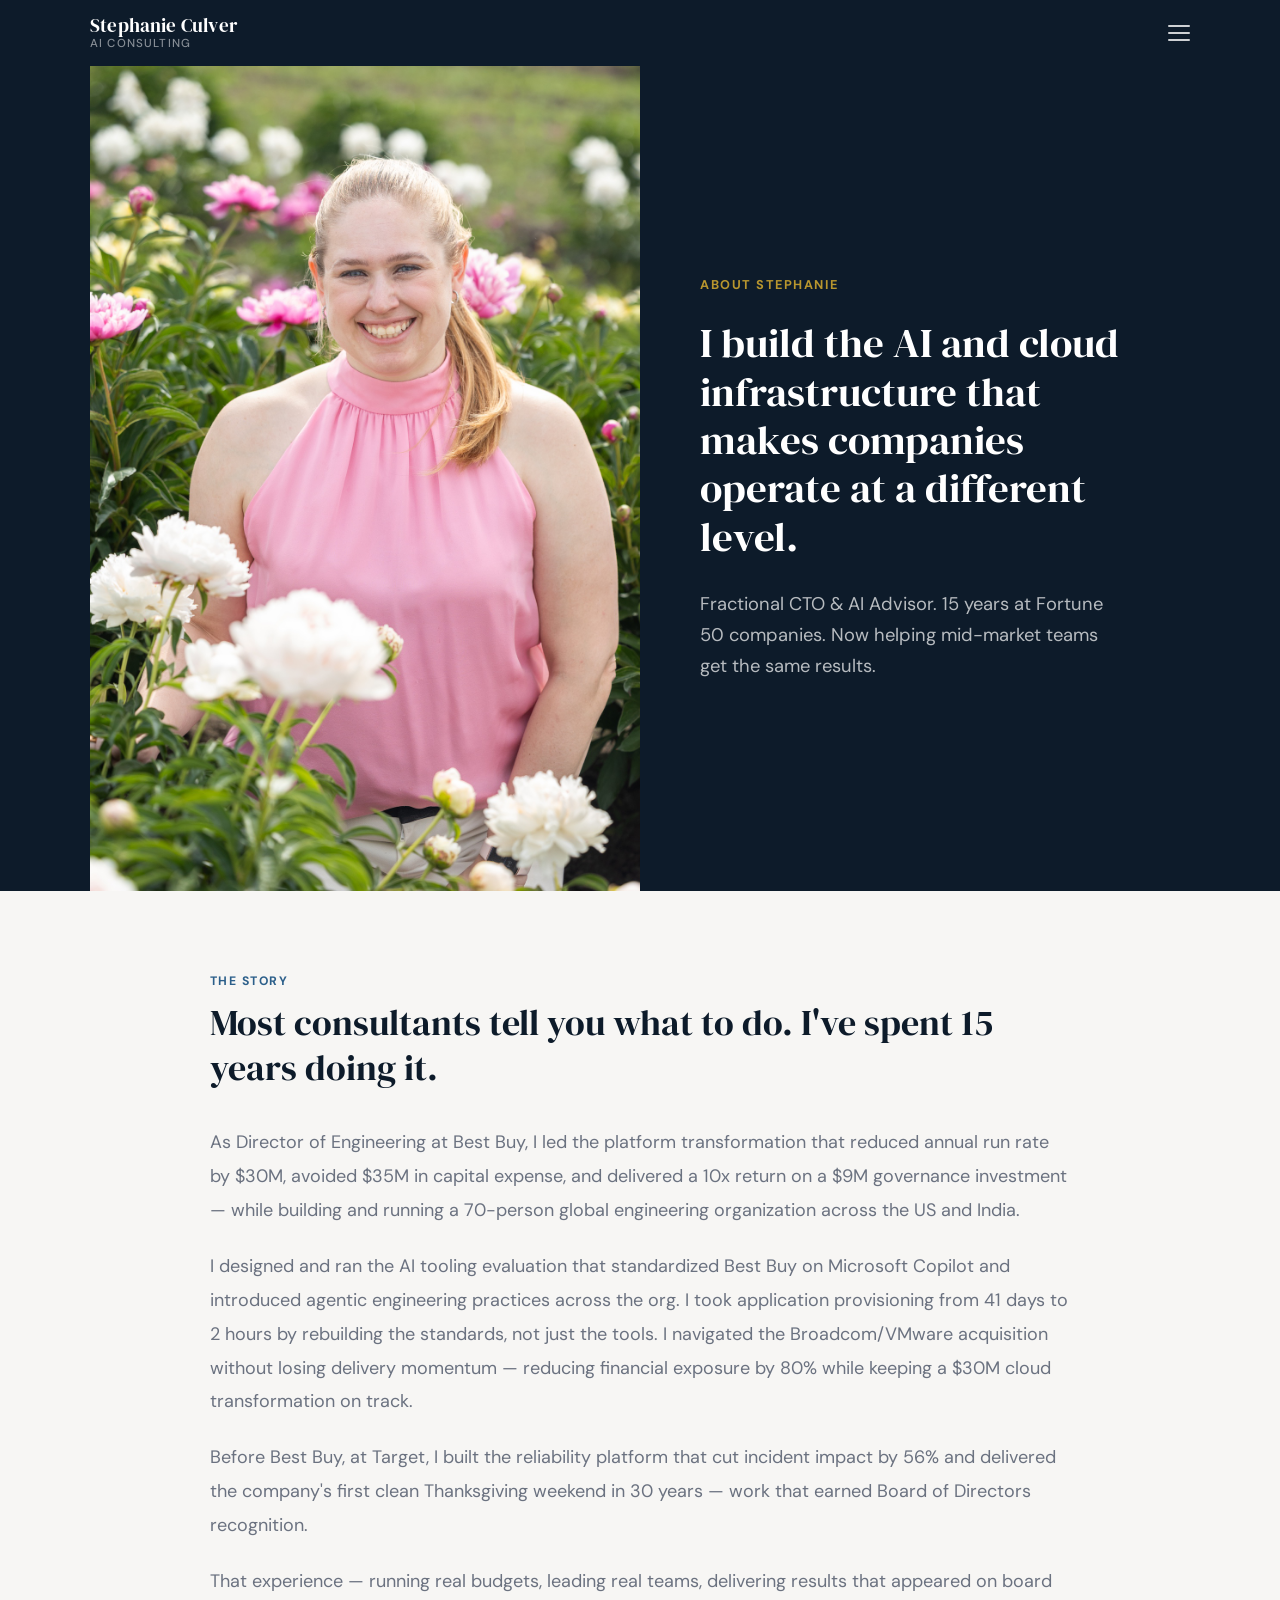
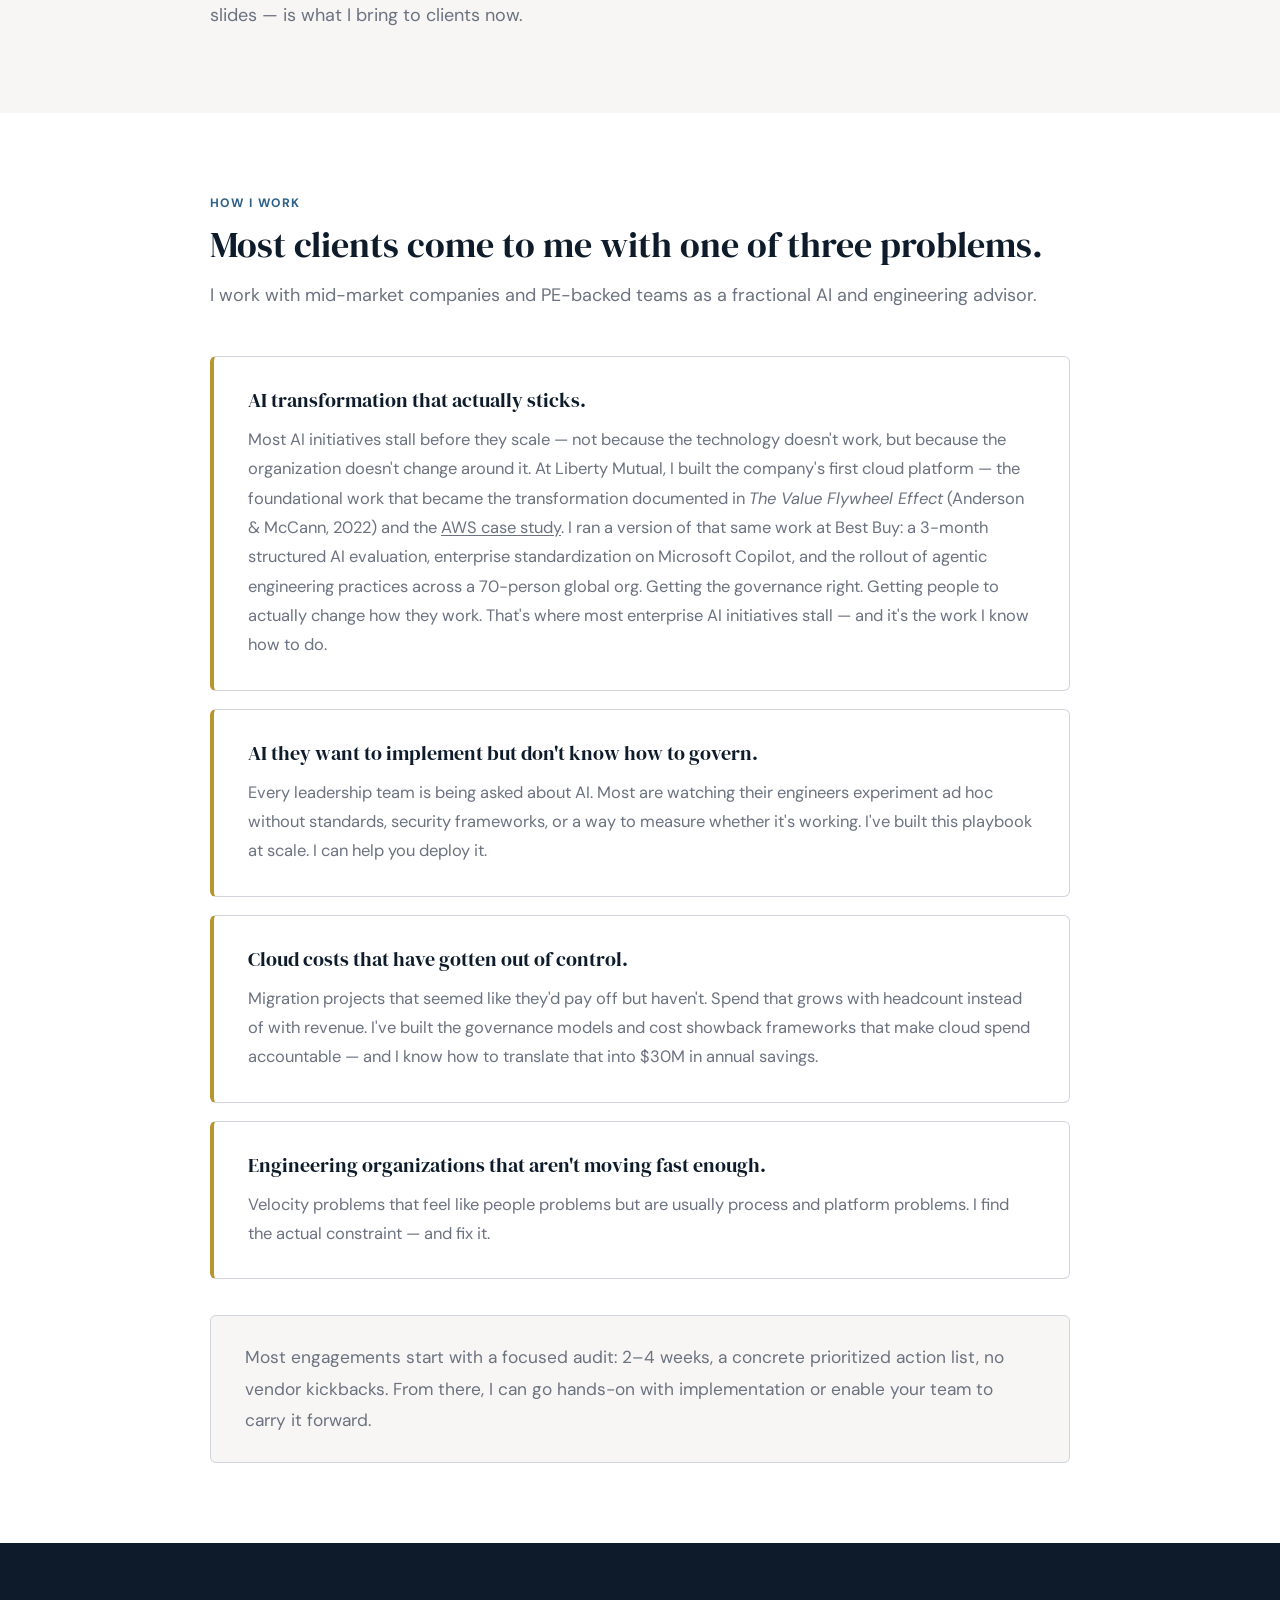
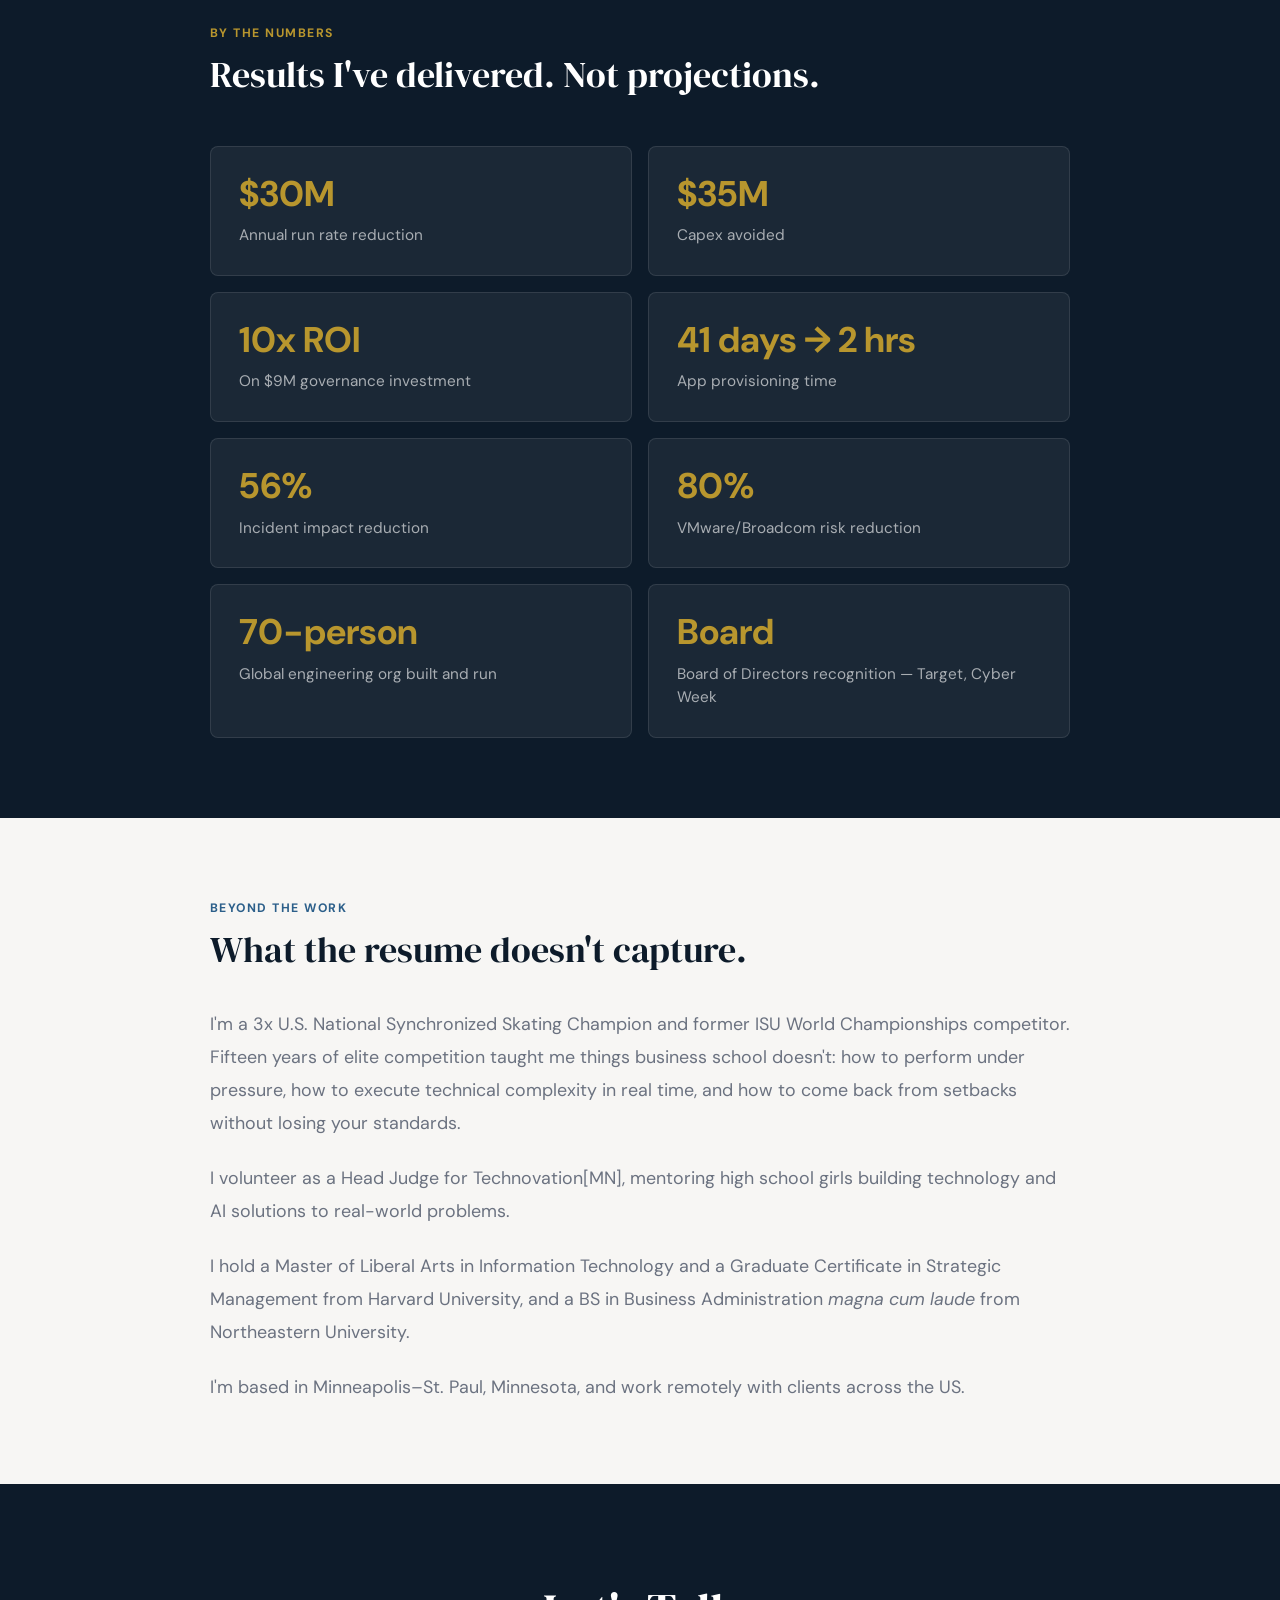
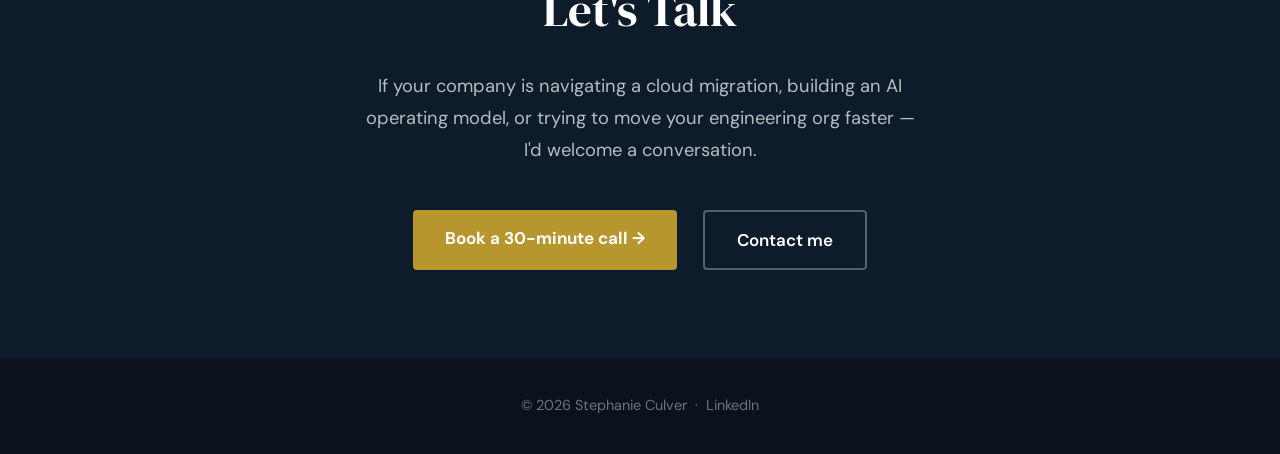
==== commit d5d462b0: "Add sprint pages to hamburger nav on all site pages Adds AI Transformation, AI Governance, Platform " ====
--- a/about/index.html
+++ b/about/index.html
@@ -281,6 +281,11 @@
     </a>
     <div class="nav-links" id="nav-links">
       <a href="/about" class="nav-link">About</a>
+      <span class="nav-section-label">Sprints</span>
+      <a href="/consulting/ai-transformation-sprint.html" class="nav-link">AI Transformation</a>
+      <a href="/consulting/ai-governance-sprint.html" class="nav-link">AI Governance</a>
+      <a href="/consulting/platform-velocity-sprint.html" class="nav-link">Platform Velocity</a>
+      <a href="/consulting/cloud-roi-sprint.html" class="nav-link">Cloud ROI</a>
       <a href="https://calendar.app.google/pHjNMnkVQ1afNRvJA" class="nav-cta" target="_blank" rel="noopener">Schedule a Call</a>
     </div>
     <button class="nav-toggle" id="nav-toggle" aria-label="Toggle navigation">
--- a/consulting/style.css
+++ b/consulting/style.css
@@ -48,16 +48,13 @@
   justify-content: space-between;
   height: 66px;
 }
-.nav-links { display: flex; align-items: center; gap: 28px; }
-.nav-link { color: rgba(255,255,255,0.7); text-decoration: none; font-size: 0.88rem; font-weight: 600; letter-spacing: 0.02em; transition: color 0.18s; }
+.nav-toggle { display: flex; background: none; border: none; cursor: pointer; padding: 4px 0; flex-direction: column; gap: 5px; }
+.nav-toggle span { display: block; width: 22px; height: 2px; background: rgba(255,255,255,0.8); border-radius: 2px; transition: all 0.2s; }
+.nav-links { display: none; position: absolute; top: 66px; left: 0; right: 0; background: var(--navy); flex-direction: column; padding: 20px 24px; gap: 16px; border-top: 1px solid rgba(255,255,255,0.08); z-index: 100; }
+.nav-links.open { display: flex; }
+.nav-link { color: rgba(255,255,255,0.7); text-decoration: none; font-size: 0.95rem; font-weight: 600; letter-spacing: 0.02em; transition: color 0.18s; }
 .nav-link:hover { color: #fff; }
-.nav-toggle { display: none; background: none; border: none; cursor: pointer; padding: 4px 0; flex-direction: column; gap: 5px; }
-.nav-toggle span { display: block; width: 22px; height: 2px; background: rgba(255,255,255,0.8); border-radius: 2px; transition: all 0.2s; }
-@media (max-width: 768px) {
-  .nav-toggle { display: flex; }
-  .nav-links { display: none; position: absolute; top: 66px; left: 0; right: 0; background: var(--navy); flex-direction: column; padding: 20px 24px; gap: 16px; border-top: 1px solid rgba(255,255,255,0.08); z-index: 100; }
-  .nav-links.open { display: flex; }
-}
+.nav-section-label { font-size: 0.65rem; font-weight: 700; letter-spacing: 0.12em; text-transform: uppercase; color: rgba(255,255,255,0.3); padding-top: 4px; }
 .logo {
   display: flex;
   flex-direction: column;
@@ -234,6 +231,18 @@
   display: grid;
   grid-template-columns: repeat(auto-fill, minmax(270px, 1fr));
   gap: 24px;
+}
+#sprints .card-grid {
+  display: flex;
+  flex-wrap: nowrap;
+  overflow-x: auto;
+  -webkit-overflow-scrolling: touch;
+  scrollbar-width: thin;
+  padding-bottom: 12px;
+  gap: 24px;
+}
+#sprints .card-grid .card {
+  flex: 0 0 250px;
 }
 .card {
   background: #fff;
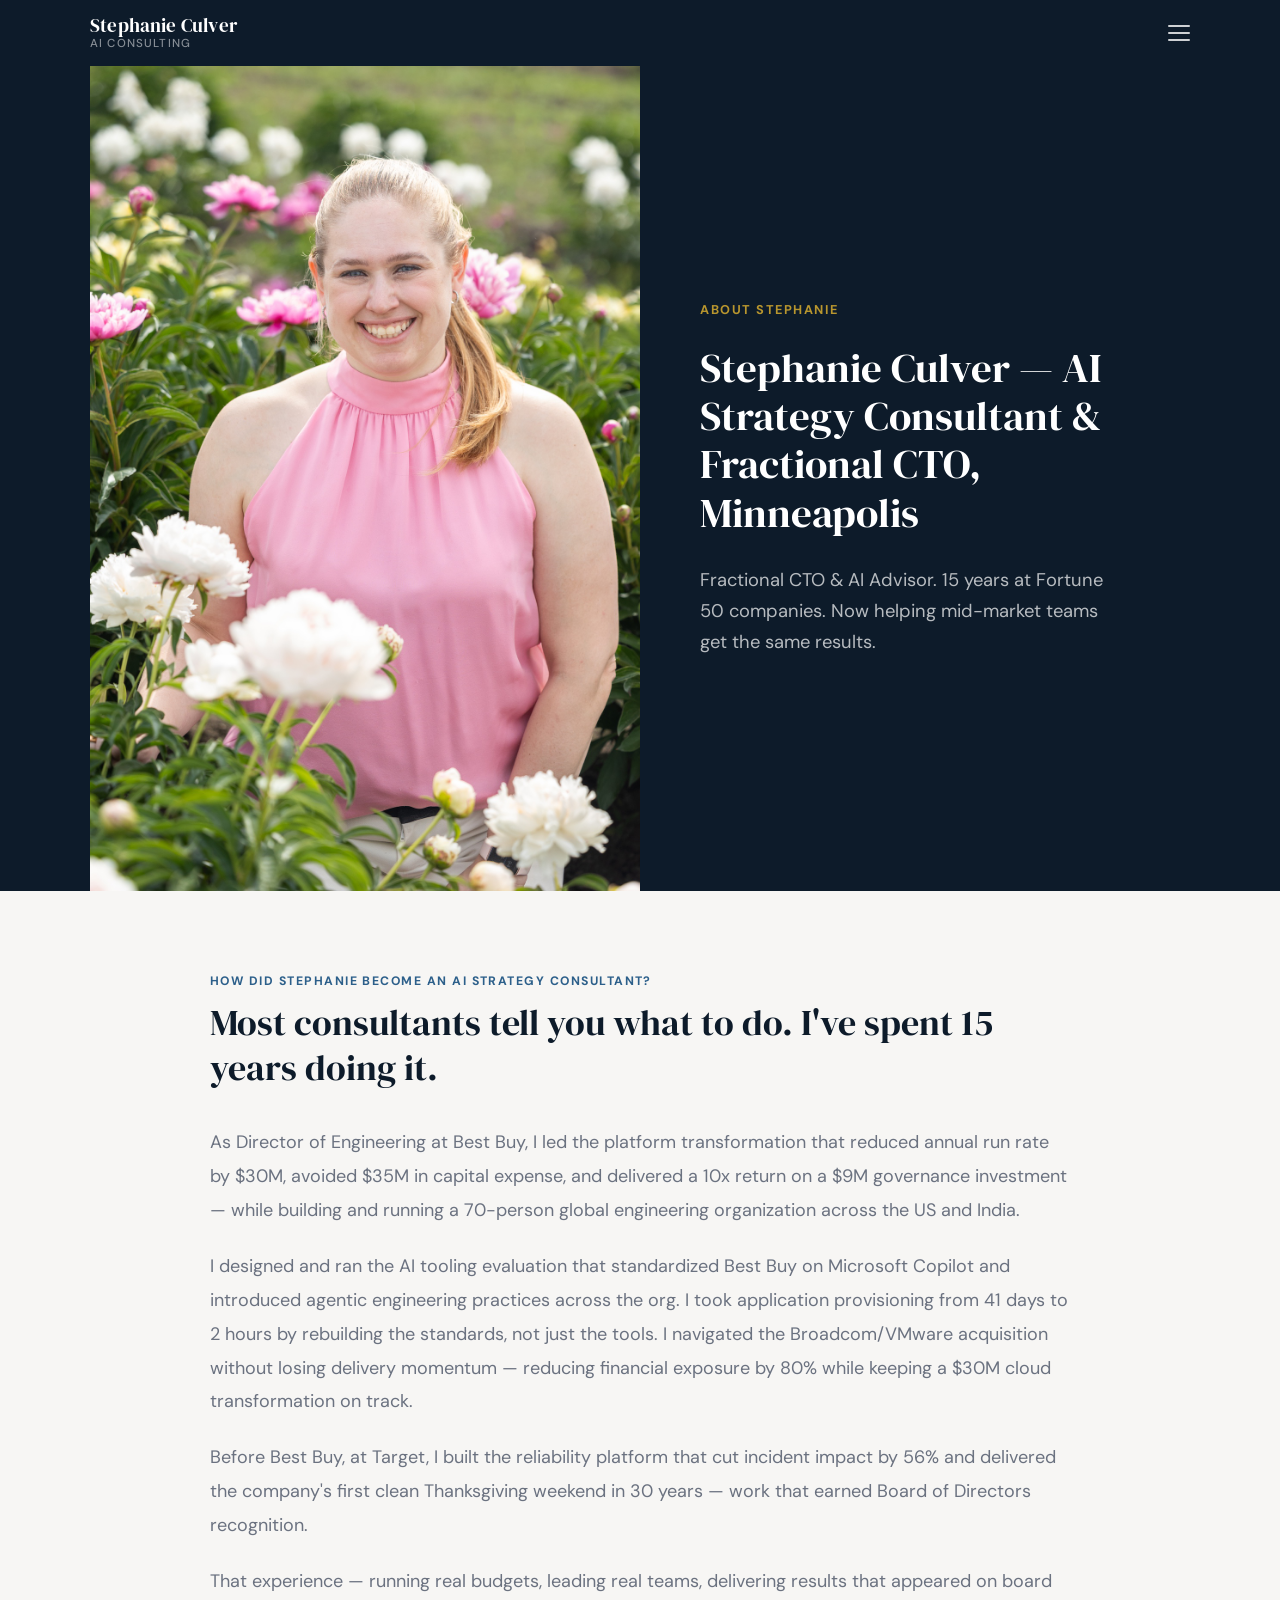
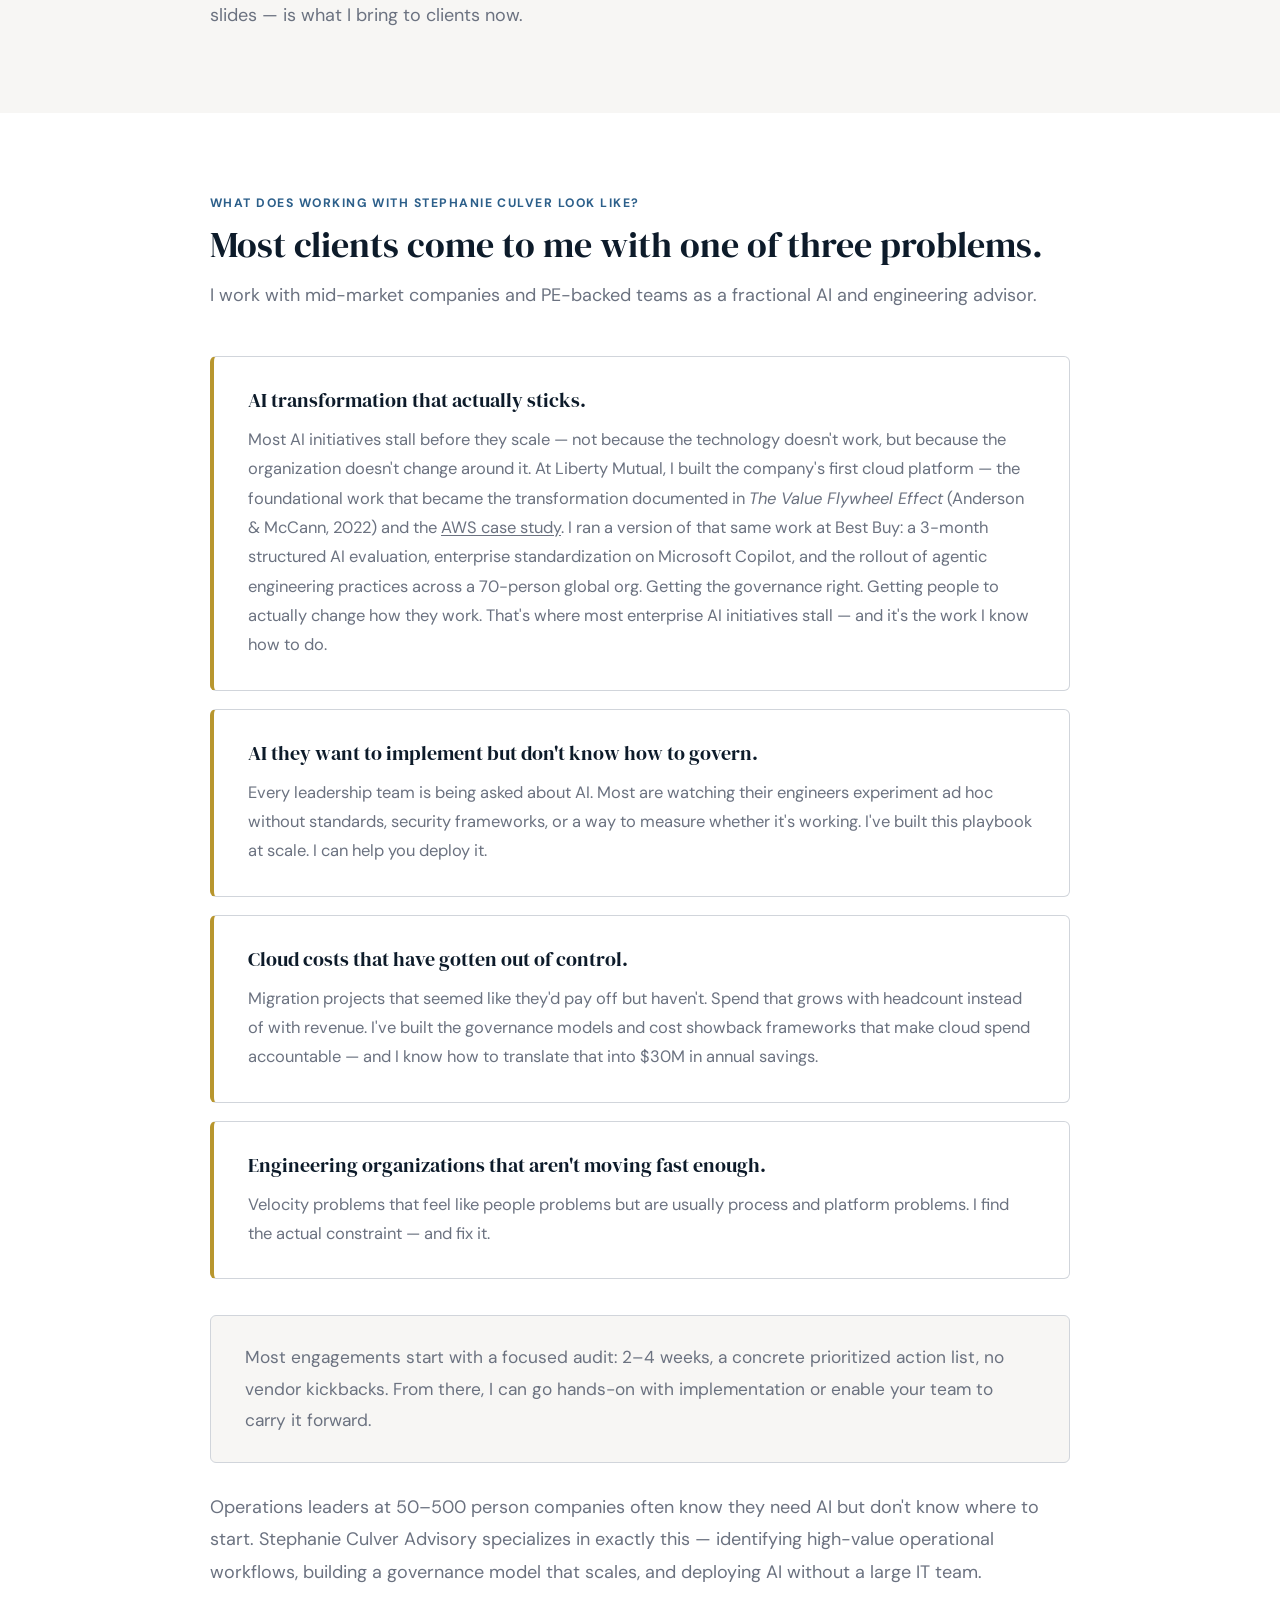
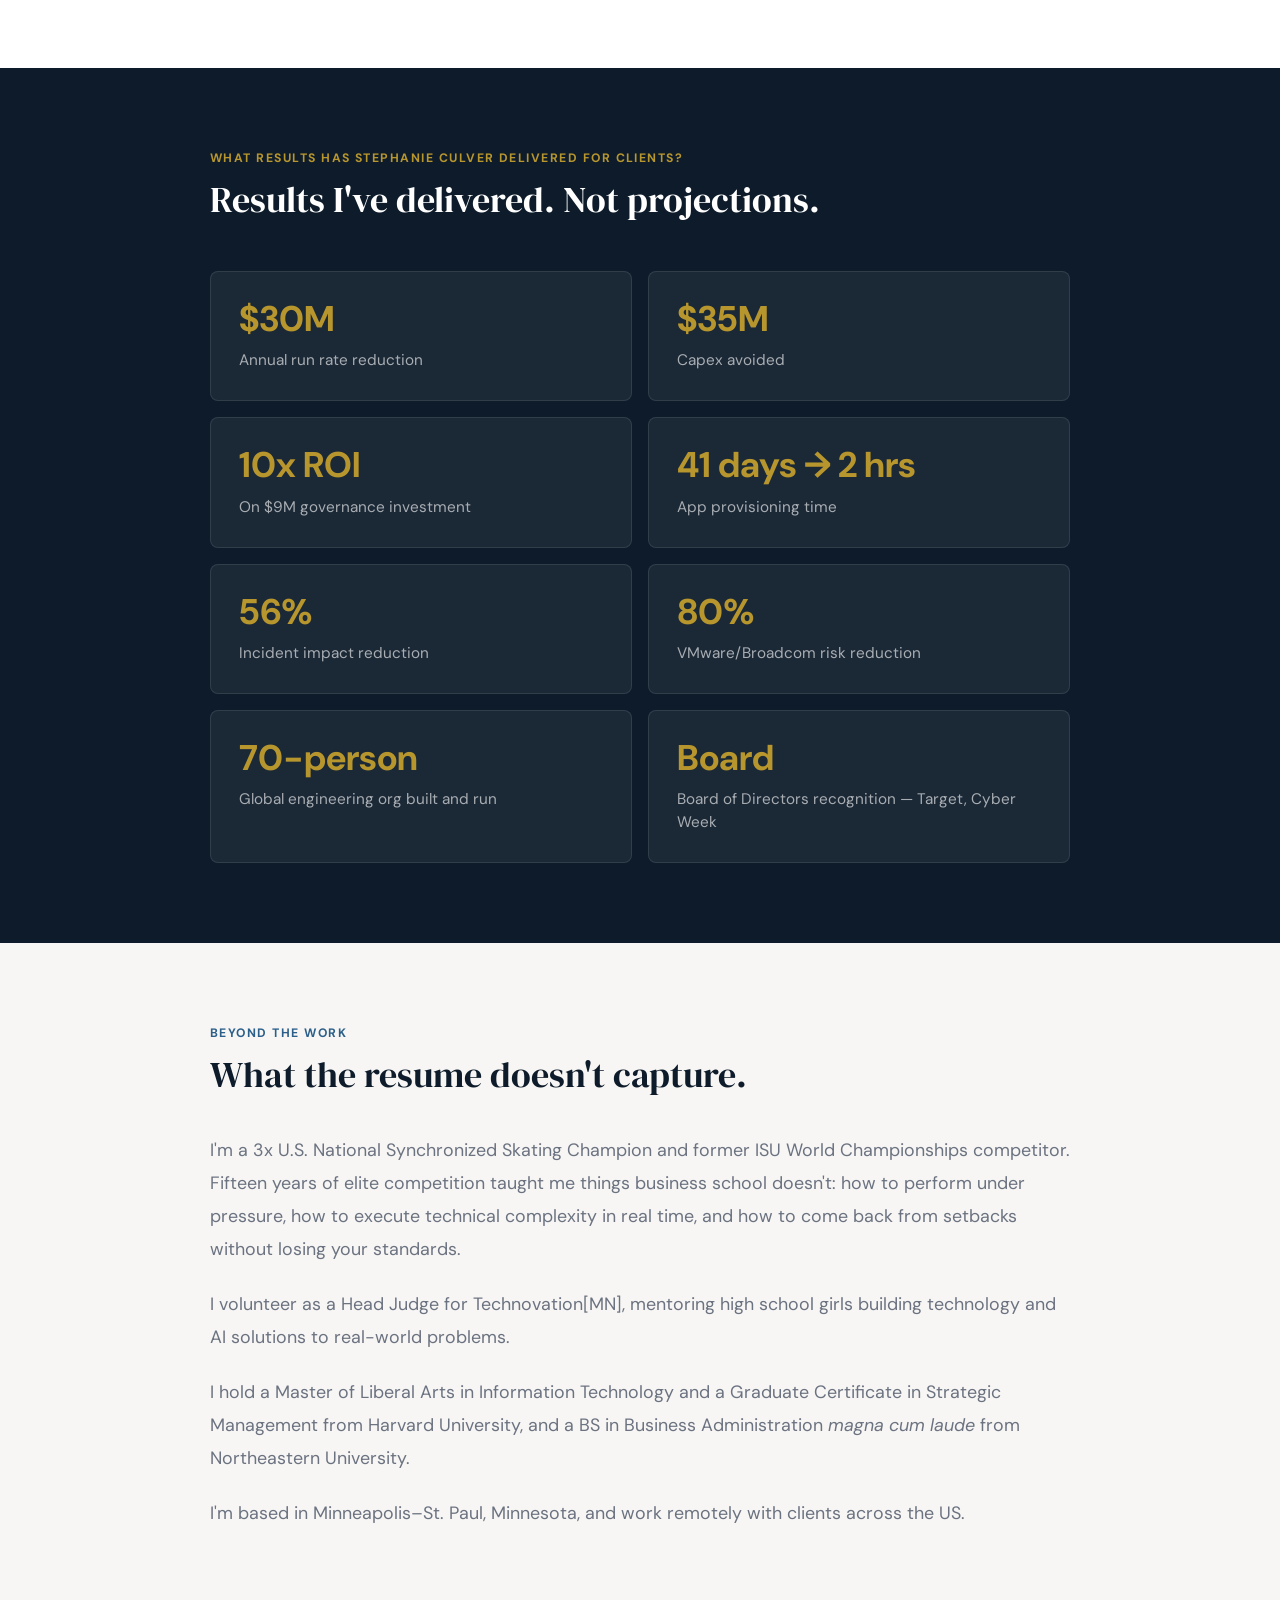
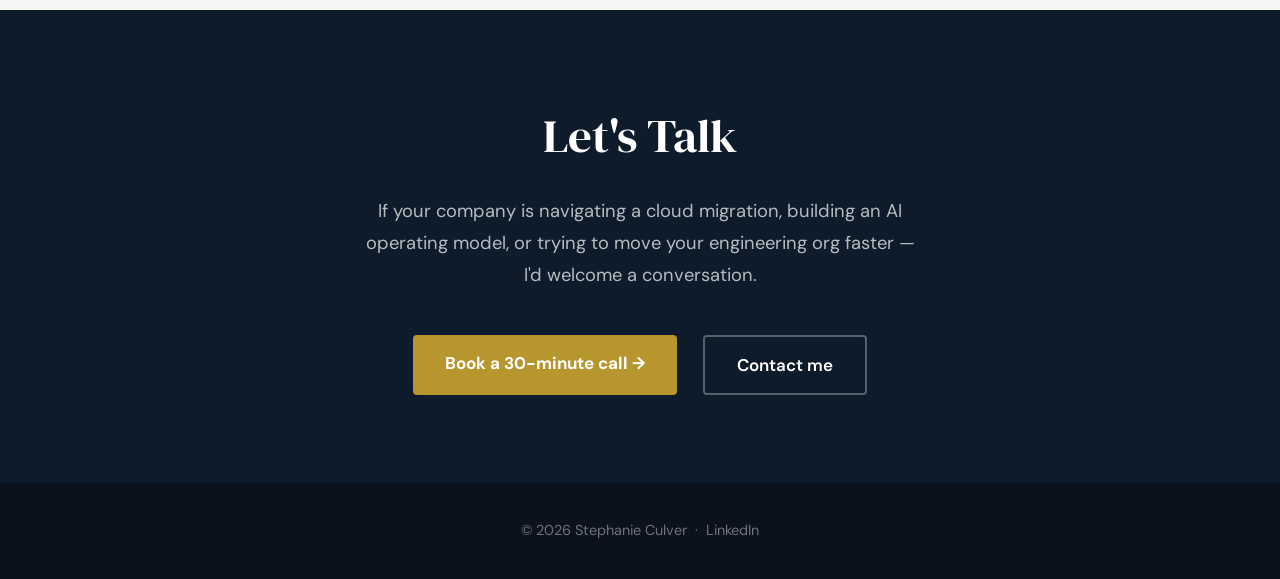
==== commit 8f0b0283: "GEO implementation: apply AIC-106 audit copy and structure changes - Homepage: update H1 label to "A" ====
--- a/about/index.html
+++ b/about/index.html
@@ -4,7 +4,16 @@
   <meta charset="UTF-8">
   <meta name="viewport" content="width=device-width, initial-scale=1.0">
   <title>About — Stephanie Culver</title>
-  <meta name="description" content="Fractional CTO &amp; AI Advisor with 15 years at Fortune 50 companies. $30M run rate reduction. 10x ROI. Now helping mid-market teams get the same results.">
+  <meta name="description" content="Meet Stephanie Culver — AI strategy consultant with Harvard credentials and 15+ years at Best Buy and Target. $30M run rate reduction. Based in Minneapolis.">
+  <link rel="canonical" href="https://stephaniepculver.com/about/">
+  <meta property="og:type" content="profile">
+  <meta property="og:url" content="https://stephaniepculver.com/about/">
+  <meta property="og:title" content="About — Stephanie Culver">
+  <meta property="og:description" content="Meet Stephanie Culver — AI strategy consultant with Harvard credentials and 15+ years at Best Buy and Target. $30M run rate reduction. Based in Minneapolis.">
+  <meta property="og:site_name" content="Stephanie Culver Advisory">
+  <meta name="twitter:card" content="summary">
+  <meta name="twitter:title" content="About — Stephanie Culver">
+  <meta name="twitter:description" content="Meet Stephanie Culver — AI strategy consultant with Harvard credentials and 15+ years at Best Buy and Target. $30M run rate reduction. Based in Minneapolis.">
   <link rel="stylesheet" href="../consulting/style.css">
   <style>
 
@@ -280,13 +289,16 @@
       <span class="logo-sub">AI Consulting</span>
     </a>
     <div class="nav-links" id="nav-links">
+      <a href="/" class="nav-link">Home</a>
       <a href="/about" class="nav-link">About</a>
       <span class="nav-section-label">Sprints</span>
       <a href="/consulting/ai-transformation-sprint.html" class="nav-link">AI Transformation</a>
       <a href="/consulting/ai-governance-sprint.html" class="nav-link">AI Governance</a>
       <a href="/consulting/platform-velocity-sprint.html" class="nav-link">Platform Velocity</a>
       <a href="/consulting/cloud-roi-sprint.html" class="nav-link">Cloud ROI</a>
-      <a href="https://calendar.app.google/pHjNMnkVQ1afNRvJA" class="nav-cta" target="_blank" rel="noopener">Schedule a Call</a>
+      <a href="/case-studies/" class="nav-link">Case Studies</a>
+      <a href="/faq" class="nav-link">FAQ</a>
+      <a href="https://calendar.app.google/pHjNMnkVQ1afNRvJA" class="nav-cta" target="_blank" rel="noopener">Book a Call</a>
     </div>
     <button class="nav-toggle" id="nav-toggle" aria-label="Toggle navigation">
       <span></span><span></span><span></span>
@@ -305,7 +317,7 @@
     </div>
     <div class="about-hero-text">
       <span class="hero-label">About Stephanie</span>
-      <h1>I build the AI and cloud infrastructure that makes companies operate at a different level.</h1>
+      <h1>Stephanie Culver — AI Strategy Consultant &amp; Fractional CTO, Minneapolis</h1>
       <p class="hero-sub">Fractional CTO &amp; AI Advisor. 15 years at Fortune 50 companies. Now helping mid-market teams get the same results.</p>
     </div>
   </div>
@@ -314,7 +326,7 @@
 <!-- THE STORY -->
 <section class="story-section">
   <div class="section-inner">
-    <div class="section-label">The Story</div>
+    <div class="section-label">How did Stephanie become an AI strategy consultant?</div>
     <h2 class="section-h2">Most consultants tell you what to do. I've spent 15 years doing it.</h2>
     <p>As Director of Engineering at Best Buy, I led the platform transformation that reduced annual run rate by $30M, avoided $35M in capital expense, and delivered a 10x return on a $9M governance investment — while building and running a 70-person global engineering organization across the US and India.</p>
     <p>I designed and ran the AI tooling evaluation that standardized Best Buy on Microsoft Copilot and introduced agentic engineering practices across the org. I took application provisioning from 41 days to 2 hours by rebuilding the standards, not just the tools. I navigated the Broadcom/VMware acquisition without losing delivery momentum — reducing financial exposure by 80% while keeping a $30M cloud transformation on track.</p>
@@ -326,7 +338,7 @@
 <!-- HOW I WORK -->
 <section class="how-section">
   <div class="section-inner">
-    <div class="section-label">How I Work</div>
+    <div class="section-label">What does working with Stephanie Culver look like?</div>
     <h2 class="section-h2">Most clients come to me with one of three problems.</h2>
     <p class="how-intro">I work with mid-market companies and PE-backed teams as a fractional AI and engineering advisor.</p>
 
@@ -353,13 +365,14 @@
     <div class="how-footer">
       <p>Most engagements start with a focused audit: 2–4 weeks, a concrete prioritized action list, no vendor kickbacks. From there, I can go hands-on with implementation or enable your team to carry it forward.</p>
     </div>
+    <p style="font-size: 1.06rem; color: var(--text-mid); line-height: 1.8; margin-top: 28px;">Operations leaders at 50–500 person companies often know they need AI but don't know where to start. Stephanie Culver Advisory specializes in exactly this — identifying high-value operational workflows, building a governance model that scales, and deploying AI without a large IT team.</p>
   </div>
 </section>
 
 <!-- BY THE NUMBERS -->
 <section class="numbers-section">
   <div class="section-inner">
-    <div class="section-label">By the Numbers</div>
+    <div class="section-label">What results has Stephanie Culver delivered for clients?</div>
     <h2 class="section-h2">Results I've delivered. Not projections.</h2>
     <div class="numbers-grid">
       <div class="number-card">
